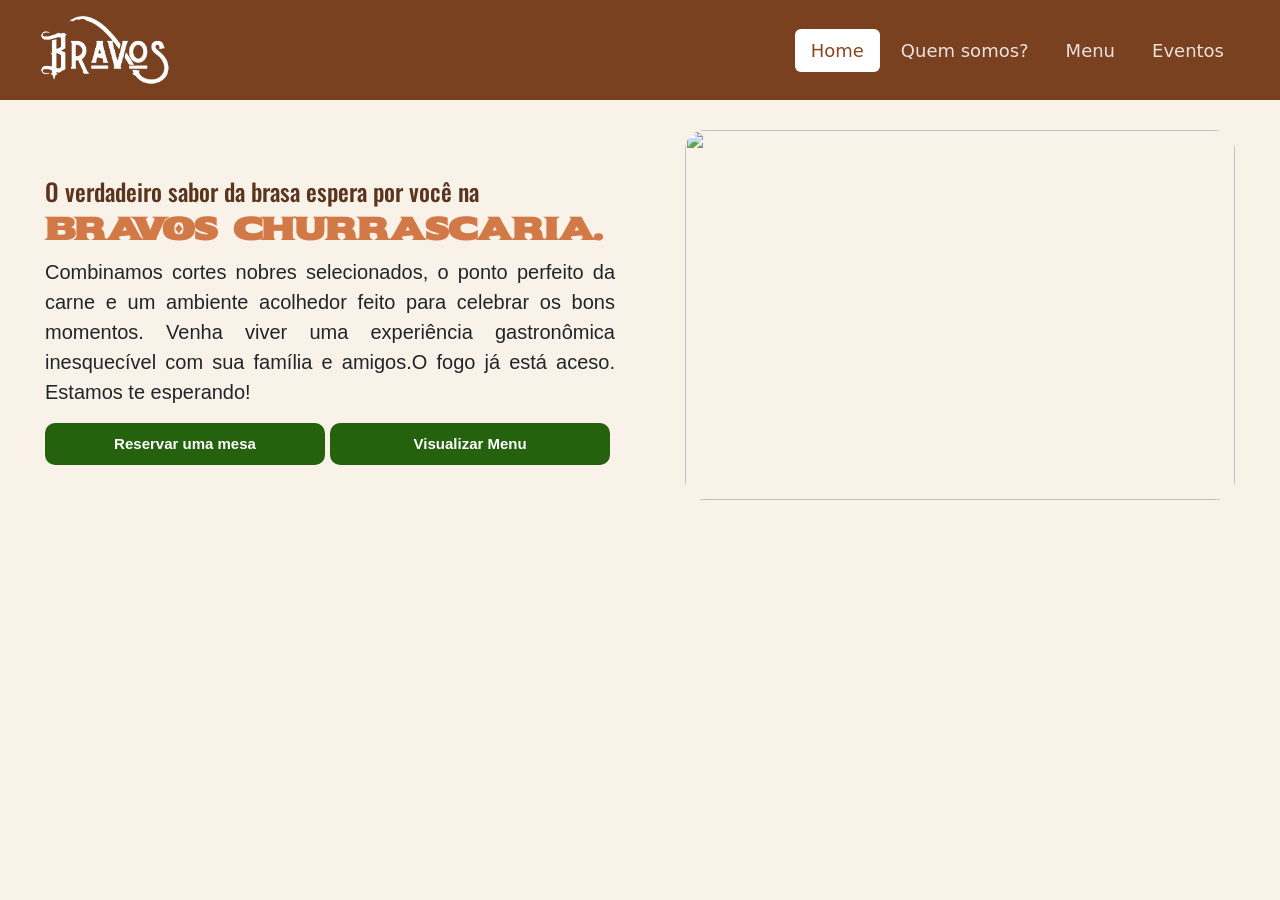
==== TrabalhoFinal/index.html @ 19f2c4a3 "Add files via upload" ====
<!DOCTYPE html>
<html lang="pt-br">

<head>
    <meta charset="UTF-8">
    <meta name="viewport" content="width=device-width, initial-scale=1.0">
    <title>Trabalho Final</title>

    <link href="https://cdn.jsdelivr.net/npm/bootstrap@5.3.8/dist/css/bootstrap.min.css" rel="stylesheet"
        integrity="sha384-sRIl4kxILFvY47J16cr9ZwB07vP4J8+LH7qKQnuqkuIAvNWLzeN8tE5YBujZqJLB" crossorigin="anonymous">

    <link rel="stylesheet" type="text/css" href="style.css">
</head>

<body>
    <header>

        <a id="logo">
            <img src="Imagens/Logo bB.png">
        </a>

        <nav id="navegacao">
            <ul class="nav nav-pills">
                <li class="nav-item">
                    <a class="nav-link active" aria-current="page" href="#">Home</a>
                </li>
                <li class="nav-item">
                    <a class="nav-link" href="#">Quem somos?</a>
                </li>
                <li class="nav-item">
                    <a class="nav-link" href="#">Menu</a>
                </li>
                <li class="nav-item">
                    <a class="nav-link" href="#">Eventos</a>
                </li>
            </ul>
        </nav>

    </header>

    <main>
        <section>
            <div id="foto">
                <img src="https://vipzinho.com.br/wp-content/uploads/2025/02/churrasco-tendall-grill.jpeg">
            </div>

                <div class="texto">
                    <h4 id="destaque">O verdadeiro sabor da brasa espera por você na <strong id="nomeDestaque"><br>Bravos Churrascaria.</strong></h4>
                    <p>Combinamos cortes nobres selecionados, o ponto perfeito da carne e um ambiente acolhedor feito
                        para celebrar os bons momentos. Venha viver uma experiência gastronômica inesquecível com sua
                        família e amigos.O fogo já está aceso. Estamos te esperando!
                    </p>
                </div>

                <button id="reserva">Reservar uma mesa</button>
                <button id="visualizarMenu">Visualizar Menu</button>

        </section>
    </main>
</body>

</html>
---- TrabalhoFinal/style.css ----
/* Fontes */
@import url('https://fonts.googleapis.com/css2?family=Oswald:wght@200..700&family=Sekuya&display=swap');
@import url('https://fonts.googleapis.com/css2?family=Sekuya&display=swap');


/* Header e barra de navegação - feita com auxilio de IA */
header {
    display: flex;
    justify-content: space-between;
    align-items: center;
    padding: 15px 40px;
    background: #7a4120;
}

#logo {
    display: flex;
}

#logo img {
    height: 70px;
    width: auto;
}

#navegacao {
    font-size: 18px;
    font-weight: 500;
}

#navegacao .nav-link {
    color: rgba(255, 255, 255, 0.85);
    transition: all 0.2s ease-in-out;
    margin-left: 5px;
}

#navegacao .nav-link:hover:not(.disabled) {
    color: #ffffff;
    background-color: rgba(255, 255, 255, 0.15);
}

#navegacao .nav-pills .nav-link.active {
    color: #8A4721 !important;
    background-color: #ffffff !important;
}

#navegacao .nav-link.disabled {
    color: rgba(255, 255, 255, 0.35) !important;
}

/* Final Header e barra de navegação - feita com auxilio de IA */


/* Começo corpo da página Index (Home) */
body{
    background-color: #f7eee2bf;
}

section {
    margin: 30px 45px;
}

#foto {
    float: right;
}

#foto img {
    width: 550px;
    height: 370px;
    object-fit: cover;
    border-radius: 20px;
    transition: transform 0.5s cubic-bezier(0.175, 0.885, 0.32, 1.275);
}

#foto img:hover {
    transform: scale(1.05) rotate(2deg);
}

.texto {
    font-family: "Elms Sans", sans-serif;
    width: 570px;
    text-align: justify;
    font-size: 20px;
    float: left;
    margin-top: 42px;
}

#destaque{
    font-family: "Oswald", system-ui;
    font-size: 24px;
    color:#5b341d
}

#nomeDestaque{ 
    font-family: "Sekuya", system-ui;
    font-size: 32px;
    color:#d27a47
}

button {
    flex: 1;
    padding: 10px;
    border: 1px rgb(112, 80, 52);
    border-radius: 10px;
    cursor: pointer;
    font-size: 15px;
    transition: .3s;
}

#reserva {
    background-color: #24620e;
    width: 280px;
    font-family: Verdana, Geneva, Tahoma, sans-serif;
    font-weight: bold;
    color: #ffffff;
}

#reserva:hover {
    background: #3ea619;
    border: 1px #164505;
    transform: scale(1.01);
}

#visualizarMenu {
    background-color: #24620e;
    width: 280px;
    font-family: Verdana, Geneva, Tahoma, sans-serif;
    font-weight: bold;
    color: #ffffff;
}

#visualizarMenu:hover {
    background: #3ea619;
    border: 1px #164505;
    transform: scale(1.01);
}
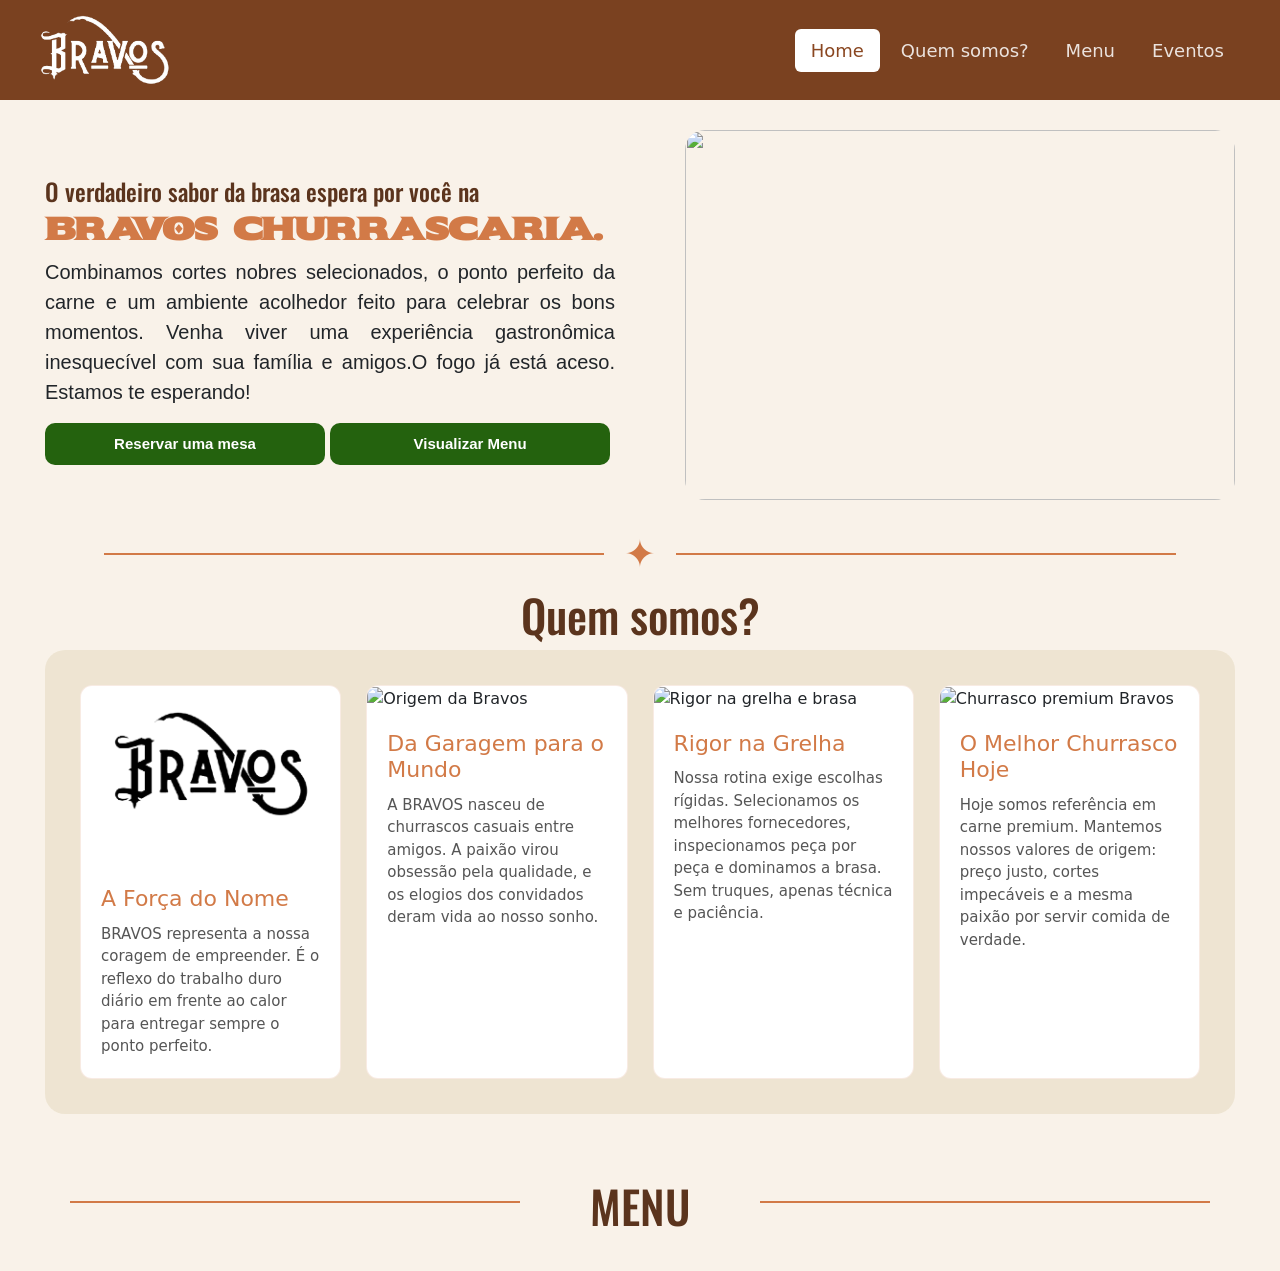
==== commit 66b31062: "Add files via upload" ====
--- a/TrabalhoFinal/index.html
+++ b/TrabalhoFinal/index.html
@@ -25,7 +25,7 @@
                     <a class="nav-link active" aria-current="page" href="#">Home</a>
                 </li>
                 <li class="nav-item">
-                    <a class="nav-link" href="#">Quem somos?</a>
+                    <a class="nav-link" href="#quem-somos">Quem somos?</a>
                 </li>
                 <li class="nav-item">
                     <a class="nav-link" href="#">Menu</a>
@@ -44,17 +44,98 @@
                 <img src="https://vipzinho.com.br/wp-content/uploads/2025/02/churrasco-tendall-grill.jpeg">
             </div>
 
-                <div class="texto">
-                    <h4 id="destaque">O verdadeiro sabor da brasa espera por você na <strong id="nomeDestaque"><br>Bravos Churrascaria.</strong></h4>
-                    <p>Combinamos cortes nobres selecionados, o ponto perfeito da carne e um ambiente acolhedor feito
-                        para celebrar os bons momentos. Venha viver uma experiência gastronômica inesquecível com sua
-                        família e amigos.O fogo já está aceso. Estamos te esperando!
-                    </p>
+            <div id="textoIntro">
+                <h4 id="destaque">O verdadeiro sabor da brasa espera por você na <strong id="nomeDestaque"><br>Bravos
+                        Churrascaria.</strong></h4>
+                <p>Combinamos cortes nobres selecionados, o ponto perfeito da carne e um ambiente acolhedor feito
+                    para celebrar os bons momentos. Venha viver uma experiência gastronômica inesquecível com sua
+                    família e amigos.O fogo já está aceso. Estamos te esperando!
+                </p>
+            </div>
+
+            <button id="reserva">Reservar uma mesa</button>
+            <button id="visualizarMenu">Visualizar Menu</button>
+
+        </section>
+
+        <!-- Segunda Seção -->
+        <section>
+            <div id="LinhasID">
+                <div class="linha-decorativa"></div>
+                <div id="Star">✦</div>
+                <div class="linha-decorativa"></div>
+            </div>
+
+            <div id="text">
+                <h1 id="quem-somos">Quem somos?</h1>
+            </div>
+
+        <!-- CARDS -->
+            <div class="cards-historia-container">
+
+                <div class="card-historia-item">
+                    <div class="card-historia-imagem">
+                        <img src="Imagens/Logo P.png" alt="Ponto perfeito da carne">
+                    </div>
+                    <div class="card-historia-texto">
+                        <h2>A Força do Nome</h2>
+                        <p>BRAVOS representa a nossa coragem de empreender. É o reflexo do trabalho duro diário em
+                            frente ao calor para entregar sempre o ponto perfeito.</p>
+                    </div>
                 </div>
 
-                <button id="reserva">Reservar uma mesa</button>
-                <button id="visualizarMenu">Visualizar Menu</button>
+                <div class="card-historia-item">
+                    <div class="card-historia-imagem">
+                        <img src="https://encrypted-tbn0.gstatic.com/images?q=tbn:ANd9GcSW1y4ulQHNL_nnLui9a4QdaDKVwRLupbjK3LQA6ehvKi2m5lMaDqEnJQg&s=10"
+                            alt="Origem da Bravos">
+                    </div>
+                    <div class="card-historia-texto">
+                        <h2>Da Garagem para o Mundo</h2>
+                        <p>A BRAVOS nasceu de churrascos casuais entre amigos. A paixão virou obsessão pela qualidade, e
+                            os elogios dos convidados deram vida ao nosso sonho.</p>
+                    </div>
+                </div>
 
+                <div class="card-historia-item">
+                    <div class="card-historia-imagem">
+                        <img src="https://s3.amazonaws.com/assets.jaweb/torresgrill/imgConteudo/mobile/grelha_ou_espeto_qual_a_melhor_opcao_para_o_churrasco_44552_1_pt.jpg"
+                            alt="Rigor na grelha e brasa">
+                    </div>
+                    <div class="card-historia-texto">
+                        <h2>Rigor na Grelha</h2>
+                        <p>Nossa rotina exige escolhas rígidas. Selecionamos os melhores fornecedores, inspecionamos
+                            peça por peça e dominamos a brasa. Sem truques, apenas técnica e paciência.</p>
+                    </div>
+                </div>
+
+                <div class="card-historia-item">
+                    <div class="card-historia-imagem">
+                        <img src="https://www.tribunapr.com.br/wp-content/uploads/2022/09/02162602/shutterstock_1838228284-970x550.jpg"
+                            alt="Churrasco premium Bravos">
+                    </div>
+                    <div class="card-historia-texto">
+                        <h2>O Melhor Churrasco Hoje</h2>
+                        <p>Hoje somos referência em carne premium. Mantemos nossos valores de origem: preço justo,
+                            cortes impecáveis e a mesma paixão por servir comida de verdade.</p>
+                    </div>
+                </div>
+
+            </div>
+        </section>
+
+        <!-- Terceira Seção -->
+        <section>
+            <div id="LinhasID-menu">
+                <div class="linha-decorativa-menu"></div>
+                <div id="text-menu">
+                    <h1>MENU</h1>
+                </div>
+                <div class="linha-decorativa-menu"></div>
+            </div>
+
+            <div id="Menu">
+                
+            </div>
         </section>
     </main>
 </body>
--- a/TrabalhoFinal/style.css
+++ b/TrabalhoFinal/style.css
@@ -1,6 +1,10 @@
-/* Fontes */
+/* Fontes e Imagens */
 @import url('https://fonts.googleapis.com/css2?family=Oswald:wght@200..700&family=Sekuya&display=swap');
 @import url('https://fonts.googleapis.com/css2?family=Sekuya&display=swap');
+
+html {
+    scroll-behavior: smooth;
+}
 
 
 /* Header e barra de navegação - feita com auxilio de IA */
@@ -50,7 +54,8 @@
 
 
 /* Começo corpo da página Index (Home) */
-body{
+/* Primeira Seção */
+body {
     background-color: #f7eee2bf;
 }
 
@@ -74,7 +79,7 @@
     transform: scale(1.05) rotate(2deg);
 }
 
-.texto {
+#textoIntro {
     font-family: "Elms Sans", sans-serif;
     width: 570px;
     text-align: justify;
@@ -83,16 +88,16 @@
     margin-top: 42px;
 }
 
-#destaque{
+#destaque {
     font-family: "Oswald", system-ui;
     font-size: 24px;
-    color:#5b341d
-}
-
-#nomeDestaque{ 
+    color: #5b341d
+}
+
+#nomeDestaque {
     font-family: "Sekuya", system-ui;
     font-size: 32px;
-    color:#d27a47
+    color: #d27a47
 }
 
 button {
@@ -131,4 +136,135 @@
     background: #3ea619;
     border: 1px #164505;
     transform: scale(1.01);
-}+}
+
+/* Fim da Primeira Seção */
+
+
+/* Segunda Seção */
+#LinhasID {
+    display: flex;
+    justify-content: center;
+    align-items: center;
+    max-width: 1200px;
+    width: 100%;
+    margin-top: 70px;
+}
+
+.linha-decorativa {
+    width: 500px;
+    height: 2px;
+    background-color: #d27a47;
+}
+
+#Star {
+    color: #d27a47;
+    font-size: 38px;
+    padding: 0 20px;
+    line-height: 1;
+}
+
+#text {
+    margin-top: 15px;
+    font-family: "Oswald", system-ui;
+    color: #5b341d;
+    text-align: center;
+}
+
+#text h1 {
+    font-size: 45px;
+}
+
+.cards-historia-container { 
+    max-width: 1200px;
+    background-color: rgba(235, 225, 204, 0.804); 
+    border-radius: 20px; 
+    padding: 35px; 
+    box-sizing: border-box; 
+    
+    display: grid;
+    grid-template-columns: repeat(auto-fit, minmax(240px, 1fr));
+    gap: 25px;
+} 
+
+.card-historia-item { 
+    background-color: #ffffff;
+    border-radius: 12px;
+    overflow: hidden;
+    border: solid 1px rgba(210, 122, 71, 0.15);
+    display: flex;
+    flex-direction: column;
+    
+    transition: transform 0.3s ease, box-shadow 0.3s ease, outline 0.3s ease; 
+} 
+
+.card-historia-item:hover { 
+    transform: translateY(-8px);
+    box-shadow: 0 12px 24px rgba(210, 122, 71, 0.25); 
+    outline: 2px solid #d27a47; 
+    outline-offset: 4px; 
+} 
+
+.card-historia-imagem img { 
+    width: 100%; 
+    height: 180px; 
+    object-fit: cover; 
+} 
+
+.card-historia-texto { 
+    padding: 20px; 
+    display: flex;
+    flex-direction: column;
+    gap: 10px;
+} 
+
+.card-historia-texto h2 { 
+    color: #d27a47; 
+    font-size: 22px; 
+    margin: 0; 
+} 
+
+.card-historia-texto p { 
+    font-size: 15px; 
+    line-height: 1.5; 
+    color: #555; 
+    margin: 0; 
+}
+/* Fim da Segunda Seção */
+
+/* Terceira Seção */
+#LinhasID-menu {
+    display: flex;
+    justify-content: space-around;
+    align-items: center;
+    max-width: 1200px;
+    width: 100%;
+    margin-top: 50px;
+}
+
+.linha-decorativa-menu {
+    width: 450px;
+    height: 2px;
+    background-color: #d27a47;
+}
+
+#text-menu {
+    margin-top: 15px;
+    font-family: "Oswald", system-ui;
+    color: #5b341d;
+    text-align: center;
+    
+    padding: 0 20px;
+    line-height: 1;
+}
+
+#text-menu h1 {
+    font-size: 45px;
+}
+
+#Menu{
+    background-color: #ffffff;
+    border-radius: 20px;
+}
+
+/* Fim da Terceira Seção */
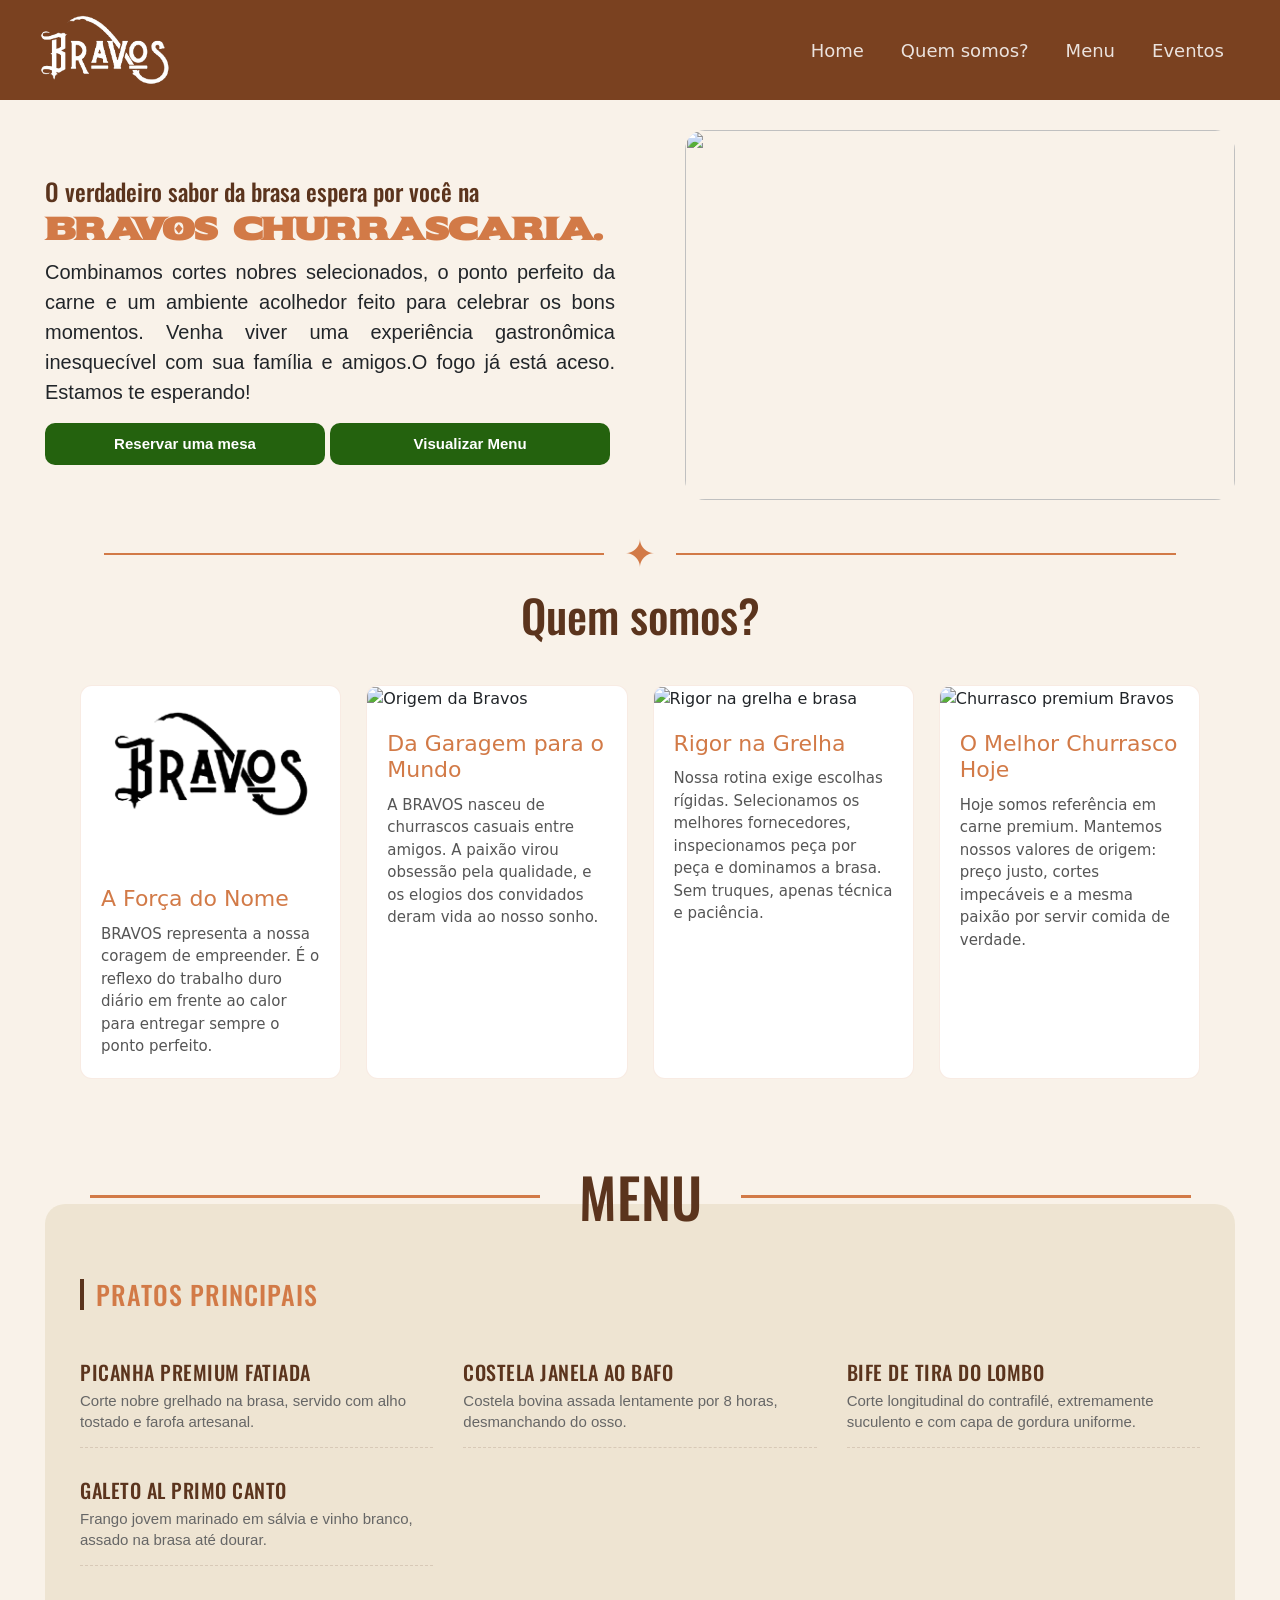
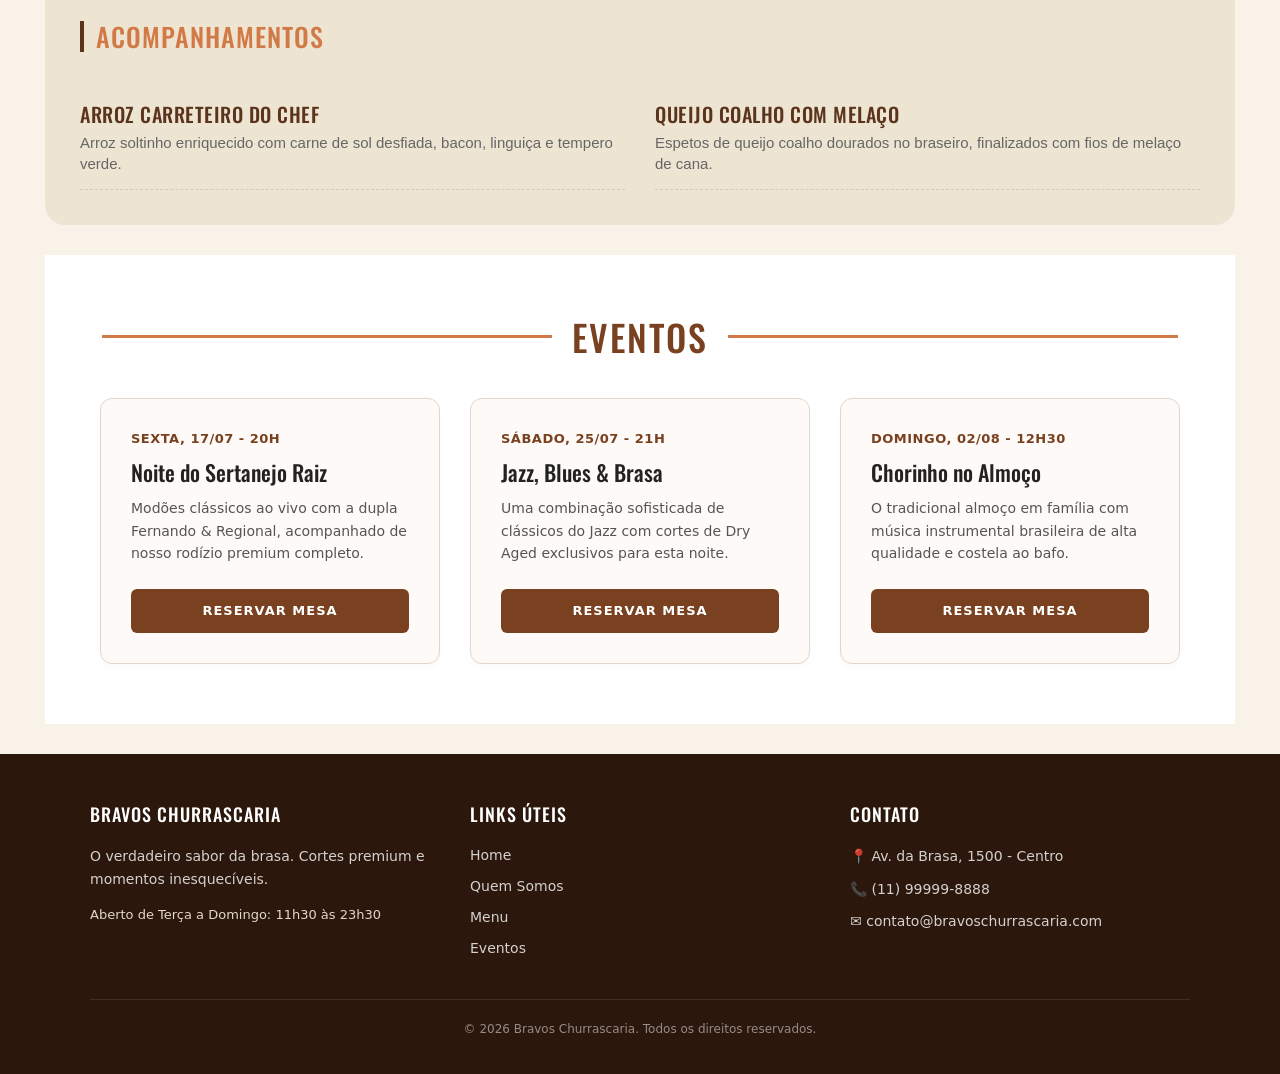
==== commit 8e227791: "10/07/2026 Vinicius 10/07/2026 Vinicius entrega site para Breno, fazer o resto dele em casa nas próx" ====
--- a/TrabalhoFinal/index.html
+++ b/TrabalhoFinal/index.html
@@ -22,16 +22,16 @@
         <nav id="navegacao">
             <ul class="nav nav-pills">
                 <li class="nav-item">
-                    <a class="nav-link active" aria-current="page" href="#">Home</a>
+                    <a class="nav-link" aria-current="page" href="#">Home</a>
                 </li>
                 <li class="nav-item">
                     <a class="nav-link" href="#quem-somos">Quem somos?</a>
                 </li>
                 <li class="nav-item">
-                    <a class="nav-link" href="#">Menu</a>
-                </li>
-                <li class="nav-item">
-                    <a class="nav-link" href="#">Eventos</a>
+                    <a class="nav-link" href="#Menu">Menu</a>
+                </li>
+                <li class="nav-item">
+                    <a class="nav-link" href="#Eventos">Eventos</a>
                 </li>
             </ul>
         </nav>
@@ -70,7 +70,7 @@
                 <h1 id="quem-somos">Quem somos?</h1>
             </div>
 
-        <!-- CARDS -->
+            <!-- CARDS -->
             <div class="cards-historia-container">
 
                 <div class="card-historia-item">
@@ -123,21 +123,136 @@
             </div>
         </section>
 
+
+
         <!-- Terceira Seção -->
-        <section>
-            <div id="LinhasID-menu">
-                <div class="linha-decorativa-menu"></div>
-                <div id="text-menu">
-                    <h1>MENU</h1>
-                </div>
-                <div class="linha-decorativa-menu"></div>
-            </div>
-
-            <div id="Menu">
-                
+        <section id="Menu">
+            <div id="fundo-menu">
+
+                <div id="LinhasID-menu">
+                    <div class="linha-decorativa-menu"></div>
+                    <h1 id="title-menu">MENU</h1>
+                    <div class="linha-decorativa-menu"></div>
+                </div>
+
+                <h2 class="categoria-titulo">Pratos Principais</h2>
+                <div class="texto-menu">
+                    <div class="item-cardapio">
+                        <h3>Picanha Premium Fatiada</h3>
+                        <p>Corte nobre grelhado na brasa, servido com alho tostado e farofa artesanal.</p>
+                    </div>
+                    <div class="item-cardapio">
+                        <h3>Costela Janela ao Bafo</h3>
+                        <p>Costela bovina assada lentamente por 8 horas, desmanchando do osso.</p>
+                    </div>
+                    <div class="item-cardapio">
+                        <h3>Bife de Tira do Lombo</h3>
+                        <p>Corte longitudinal do contrafilé, extremamente suculento e com capa de gordura uniforme.</p>
+                    </div>
+                    <div class="item-cardapio">
+                        <h3>Galeto Al Primo Canto</h3>
+                        <p>Frango jovem marinado em sálvia e vinho branco, assado na brasa até dourar.</p>
+                    </div>
+                </div>
+
+                <h2 class="categoria-titulo">Acompanhamentos</h2>
+                <div class="texto-menu">
+                    <div class="item-cardapio">
+                        <h3>Arroz Carreteiro do Chef</h3>
+                        <p>Arroz soltinho enriquecido com carne de sol desfiada, bacon, linguiça e tempero verde.</p>
+                    </div>
+                    <div class="item-cardapio">
+                        <h3>Queijo Coalho com Melaço</h3>
+                        <p>Espetos de queijo coalho dourados no braseiro, finalizados com fios de melaço de cana.</p>
+                    </div>
+                </div>
+
+            </div>
+        </section>
+
+
+        <!-- Quarta Seção -->
+        <section id="Eventos">
+            <div id="fundo-eventos">
+
+                <div id="LinhasID-eventos">
+                    <div class="linha-decorativa-menu"></div>
+                    <h1 id="title-eventos">EVENTOS</h1>
+                    <div class="linha-decorativa-menu"></div>
+                </div>
+
+                <div class="texto-eventos">
+
+                    <div class="item-evento">
+                        <span class="data-evento">Sexta, 17/07 - 20h</span>
+                        <h3>Noite do Sertanejo Raiz</h3>
+                        <p>Modões clássicos ao vivo com a dupla Fernando & Regional, acompanhado de nosso rodízio
+                            premium completo.</p>
+                        <button class="botao-evento">Reservar Mesa</button>
+                    </div>
+
+                    <div class="item-evento">
+                        <span class="data-evento">Sábado, 25/07 - 21h</span>
+                        <h3>Jazz, Blues & Brasa</h3>
+                        <p>Uma combinação sofisticada de clássicos do Jazz com cortes de Dry Aged exclusivos para esta
+                            noite.</p>
+                        <button class="botao-evento">Reservar Mesa</button>
+                    </div>
+
+                    <div class="item-evento">
+                        <span class="data-evento">Domingo, 02/08 - 12h30</span>
+                        <h3>Chorinho no Almoço</h3>
+                        <p>O tradicional almoço em família com música instrumental brasileira de alta qualidade e
+                            costela ao bafo.</p>
+                        <button class="botao-evento">Reservar Mesa</button>
+                    </div>
+
+                </div>
+
             </div>
         </section>
     </main>
+
+    <footer id="rodape">
+        <div class="fundo-rodape">
+
+            <div class="conteiner-rodape">
+
+                <div class="coluna-rodape">
+                    <h3>Bravos Churrascaria</h3>
+                    <p>O verdadeiro sabor da brasa. Cortes premium e momentos inesquecíveis.</p>
+                    <span class="horario-rodape">Aberto de Terça a Domingo: 11h30 às 23h30</span>
+                </div>
+
+                <!-- Links -->
+                <div class="coluna-rodape">
+                    <h3>Links Úteis</h3>
+                    <ul class="links-rodape">
+                        <li><a href="#">Home</a></li>
+                        <li><a href="#quem-somos">Quem Somos</a></li>
+                        <li><a href="#Menu">Menu</a></li>
+                        <li><a href="#Eventos">Eventos</a></li>
+                    </ul>
+                </div>
+
+                <!-- Contato -->
+                <div class="coluna-rodape">
+                    <h3>Contato</h3>
+                    <p>📍 Av. da Brasa, 1500 - Centro</p>
+                    <p>📞 (11) 99999-8888</p>
+                    <p>✉️ contato@bravoschurrascaria.com</p>
+                </div>
+
+            </div>
+
+            <!-- Linha inferior de direitos autorais -->
+            <div class="direitos-rodape">
+                <p>© 2026 Bravos Churrascaria. Todos os direitos reservados.</p>
+            </div>
+
+        </div>
+    </footer>
+
 </body>
 
 </html>
--- a/TrabalhoFinal/style.css
+++ b/TrabalhoFinal/style.css
@@ -6,7 +6,7 @@
     scroll-behavior: smooth;
 }
 
-
+/* AUXILIO DE IA PARA TRANSIÇÕES */
 /* Header e barra de navegação - feita com auxilio de IA */
 header {
     display: flex;
@@ -175,96 +175,346 @@
     font-size: 45px;
 }
 
-.cards-historia-container { 
+.cards-historia-container {
     max-width: 1200px;
-    background-color: rgba(235, 225, 204, 0.804); 
-    border-radius: 20px; 
-    padding: 35px; 
-    box-sizing: border-box; 
-    
+    border-radius: 20px;
+    padding: 35px;
+    box-sizing: border-box;
+
     display: grid;
     grid-template-columns: repeat(auto-fit, minmax(240px, 1fr));
     gap: 25px;
-} 
-
-.card-historia-item { 
+}
+
+.card-historia-item {
     background-color: #ffffff;
     border-radius: 12px;
     overflow: hidden;
     border: solid 1px rgba(210, 122, 71, 0.15);
     display: flex;
     flex-direction: column;
-    
-    transition: transform 0.3s ease, box-shadow 0.3s ease, outline 0.3s ease; 
-} 
-
-.card-historia-item:hover { 
+
+    transition: transform 0.3s ease, box-shadow 0.3s ease, outline 0.3s ease;
+}
+
+.card-historia-item:hover {
     transform: translateY(-8px);
-    box-shadow: 0 12px 24px rgba(210, 122, 71, 0.25); 
-    outline: 2px solid #d27a47; 
-    outline-offset: 4px; 
-} 
-
-.card-historia-imagem img { 
-    width: 100%; 
-    height: 180px; 
-    object-fit: cover; 
-} 
-
-.card-historia-texto { 
-    padding: 20px; 
+    box-shadow: 0 12px 24px rgba(210, 122, 71, 0.25);
+    outline: 2px solid #d27a47;
+    outline-offset: 4px;
+}
+
+.card-historia-imagem img {
+    width: 100%;
+    height: 180px;
+    object-fit: cover;
+}
+
+.card-historia-texto {
+    padding: 20px;
     display: flex;
     flex-direction: column;
     gap: 10px;
-} 
-
-.card-historia-texto h2 { 
-    color: #d27a47; 
-    font-size: 22px; 
-    margin: 0; 
-} 
-
-.card-historia-texto p { 
-    font-size: 15px; 
-    line-height: 1.5; 
-    color: #555; 
-    margin: 0; 
-}
+}
+
+.card-historia-texto h2 {
+    color: #d27a47;
+    font-size: 22px;
+    margin: 0;
+}
+
+.card-historia-texto p {
+    font-size: 15px;
+    line-height: 1.5;
+    color: #555;
+    margin: 0;
+}
+
 /* Fim da Segunda Seção */
 
+
+
 /* Terceira Seção */
+#Menu {
+    display: flex;
+    justify-content: center;
+    
+    animation: aparecerSuave linear both;
+    animation-timeline: view();
+    animation-range: entry 10% cover 40%;
+}
+
+#fundo-menu {
+    margin-top: 60px;
+    max-width: 1200px;
+    width: 100%;
+    background-color: rgba(235, 225, 204, 0.804);
+    border-radius: 20px;
+    padding: 15px 35px 35px 35px;
+    box-sizing: border-box;
+    display: flex;
+    flex-direction: column; 
+    gap: 25px;
+}
+
 #LinhasID-menu {
     display: flex;
     justify-content: space-around;
     align-items: center;
-    max-width: 1200px;
     width: 100%;
-    margin-top: 50px;
+    margin-top: -50px; 
+    position: relative;
+    z-index: 10; 
 }
 
 .linha-decorativa-menu {
     width: 450px;
-    height: 2px;
+    height: 3px;
     background-color: #d27a47;
 }
 
-#text-menu {
-    margin-top: 15px;
+#title-menu {
     font-family: "Oswald", system-ui;
     color: #5b341d;
-    text-align: center;
-    
+    font-size: 55px;
+    margin: 0;
     padding: 0 20px;
     line-height: 1;
 }
 
-#text-menu h1 {
-    font-size: 45px;
-}
-
-#Menu{
-    background-color: #ffffff;
-    border-radius: 20px;
-}
-
-/* Fim da Terceira Seção */+.categoria-titulo {
+    font-family: "Oswald", system-ui;
+    color: #d27a47;
+    font-size: 26px;
+    text-transform: uppercase;
+    letter-spacing: 1px;
+    margin-top: 30px;
+    margin-bottom: 5px;
+    border-left: 4px solid #5b341d;
+    padding-left: 12px;
+}
+
+.texto-menu {
+    margin-top: 20px;
+    display: grid;
+    grid-template-columns: repeat(auto-fit, minmax(350px, 1fr));
+    gap: 30px; 
+}
+
+.item-cardapio {
+    display: flex;
+    flex-direction: column;
+    gap: 6px;
+    border-bottom: 1px dashed rgba(91, 52, 29, 0.15);
+    padding-bottom: 15px;
+}
+
+.item-cardapio h3 {
+    font-family: "Oswald", system-ui;
+    color: #5b341d;
+    font-size: 20px;
+    margin: 0;
+    text-transform: uppercase;
+    letter-spacing: 0.5px;
+}
+
+.item-cardapio p {
+    font-family: sans-serif;
+    color: #666;
+    font-size: 15px;
+    line-height: 1.4;
+    margin: 0;
+}
+
+@keyframes aparecerSuave {
+    from {
+        opacity: 0;
+        transform: translateY(30px);
+    }
+    to {
+        opacity: 1;
+        transform: translateY(0);
+    }
+}
+/* Fim da Terceira Seção */
+
+
+
+/* Início da Quarta Seção */
+
+#Eventos {
+    padding: 60px 20px;
+    background-color: #ffffff; /* Fundo claro para dar um contraste limpo com o menu */
+}
+
+#fundo-eventos { /* Alinhamento centralizado */
+    max-width: 1100px;
+    margin: 0 auto;
+}
+
+#LinhasID-eventos {
+    display: flex;
+    justify-content: center;
+    align-items: center;
+    gap: 20px;
+    margin-bottom: 40px;
+}
+
+#title-eventos {
+    font-family: 'Oswald', sans-serif;
+    font-size: 36px;
+    color: #7a4120;
+    text-align: center;
+    letter-spacing: 2px;
+    margin: 0;
+}
+
+.texto-eventos {
+    display: flex;
+    flex-wrap: wrap;
+    gap: 30px;
+    justify-content: center;
+}
+
+.item-evento {
+    background-color: #fdfaf7; /* Off-white suave puxado para o tom amadeirado */
+    border: 1px solid #e2d6cd;
+    border-radius: 12px;
+    padding: 30px;
+    flex: 1;
+    min-width: 280px; /* Garante que fique responsivo em telas menores */
+    max-width: 340px;
+    display: flex;
+    flex-direction: column;
+    box-shadow: 0 4px 6px rgba(0, 0, 0, 0.02);
+    transition: transform 0.3s ease, box-shadow 0.3s ease;
+}
+
+.item-evento:hover {
+    transform: translateY(-5px);
+    box-shadow: 0 10px 20px rgba(122, 65, 32, 0.1);
+}
+
+.data-evento {
+    color: #7a4120;
+    font-size: 13px;
+    font-weight: bold;
+    text-transform: uppercase;
+    letter-spacing: 0.5px;
+    margin-bottom: 10px;
+    display: block;
+}
+
+.item-evento h3 {
+    font-family: 'Oswald', sans-serif;
+    font-size: 22px;
+    color: #222222;
+    margin-bottom: 12px;
+}
+
+.item-evento p {
+    font-size: 14px;
+    color: #555555;
+    line-height: 1.6;
+    margin-bottom: 25px;
+    flex-grow: 1;
+}
+
+.botao-evento {
+    background-color: #7a4120;
+    color: #ffffff;
+    border: none;
+    padding: 12px 20px;
+    font-size: 13px;
+    font-weight: bold;
+    text-transform: uppercase;
+    letter-spacing: 1px;
+    border-radius: 6px;
+    cursor: pointer;
+    transition: background-color 0.2s ease-in-out;
+    width: 100%;
+}
+
+.botao-evento:hover {
+    background-color: #5a2e14;
+}
+
+/* Fim da Quarta Seção */
+
+
+
+/* --- Estilização da Quinta Seção (Rodapé) --- */
+#rodape {
+    background-color: #2b170b;
+    color: rgba(255, 255, 255, 0.8);
+    padding: 50px 20px 20px 20px;
+    font-size: 14px;
+}
+
+.fundo-rodape {
+    max-width: 1100px;
+    margin: 0 auto;
+}
+
+.conteiner-rodape {
+    display: flex;
+    flex-wrap: wrap;
+    gap: 40px;
+    justify-content: space-between;
+    padding-bottom: 30px;
+    border-bottom: 1px solid rgba(255, 255, 255, 0.1);
+}
+
+.coluna-rodape {
+    flex: 1;
+    min-width: 250px;
+}
+
+.coluna-rodape h3 {
+    font-family: 'Oswald', sans-serif;
+    color: #ffffff;
+    font-size: 18px;
+    letter-spacing: 1px;
+    margin-bottom: 20px;
+    text-transform: uppercase;
+}
+
+.coluna-rodape p {
+    line-height: 1.6;
+    margin-bottom: 10px;
+}
+
+.horario-rodape {
+    display: block;
+    margin-top: 15px;
+    font-size: 13px;
+    color: #e2d6cd;
+}
+
+/* Links do Rodapé */
+.links-rodape {
+    list-style: none;
+    padding: 0;
+    margin: 0;
+}
+
+.links-rodape li {
+    margin-bottom: 10px;
+}
+
+.links-rodape a {
+    color: rgba(255, 255, 255, 0.8);
+    text-decoration: none;
+    transition: color 0.2s ease;
+}
+
+.links-rodape a:hover {
+    color: #e2d6cd;
+}
+
+.direitos-rodape {
+    text-align: center;
+    padding-top: 20px;
+    font-size: 12px;
+    color: rgba(255, 255, 255, 0.5);
+}
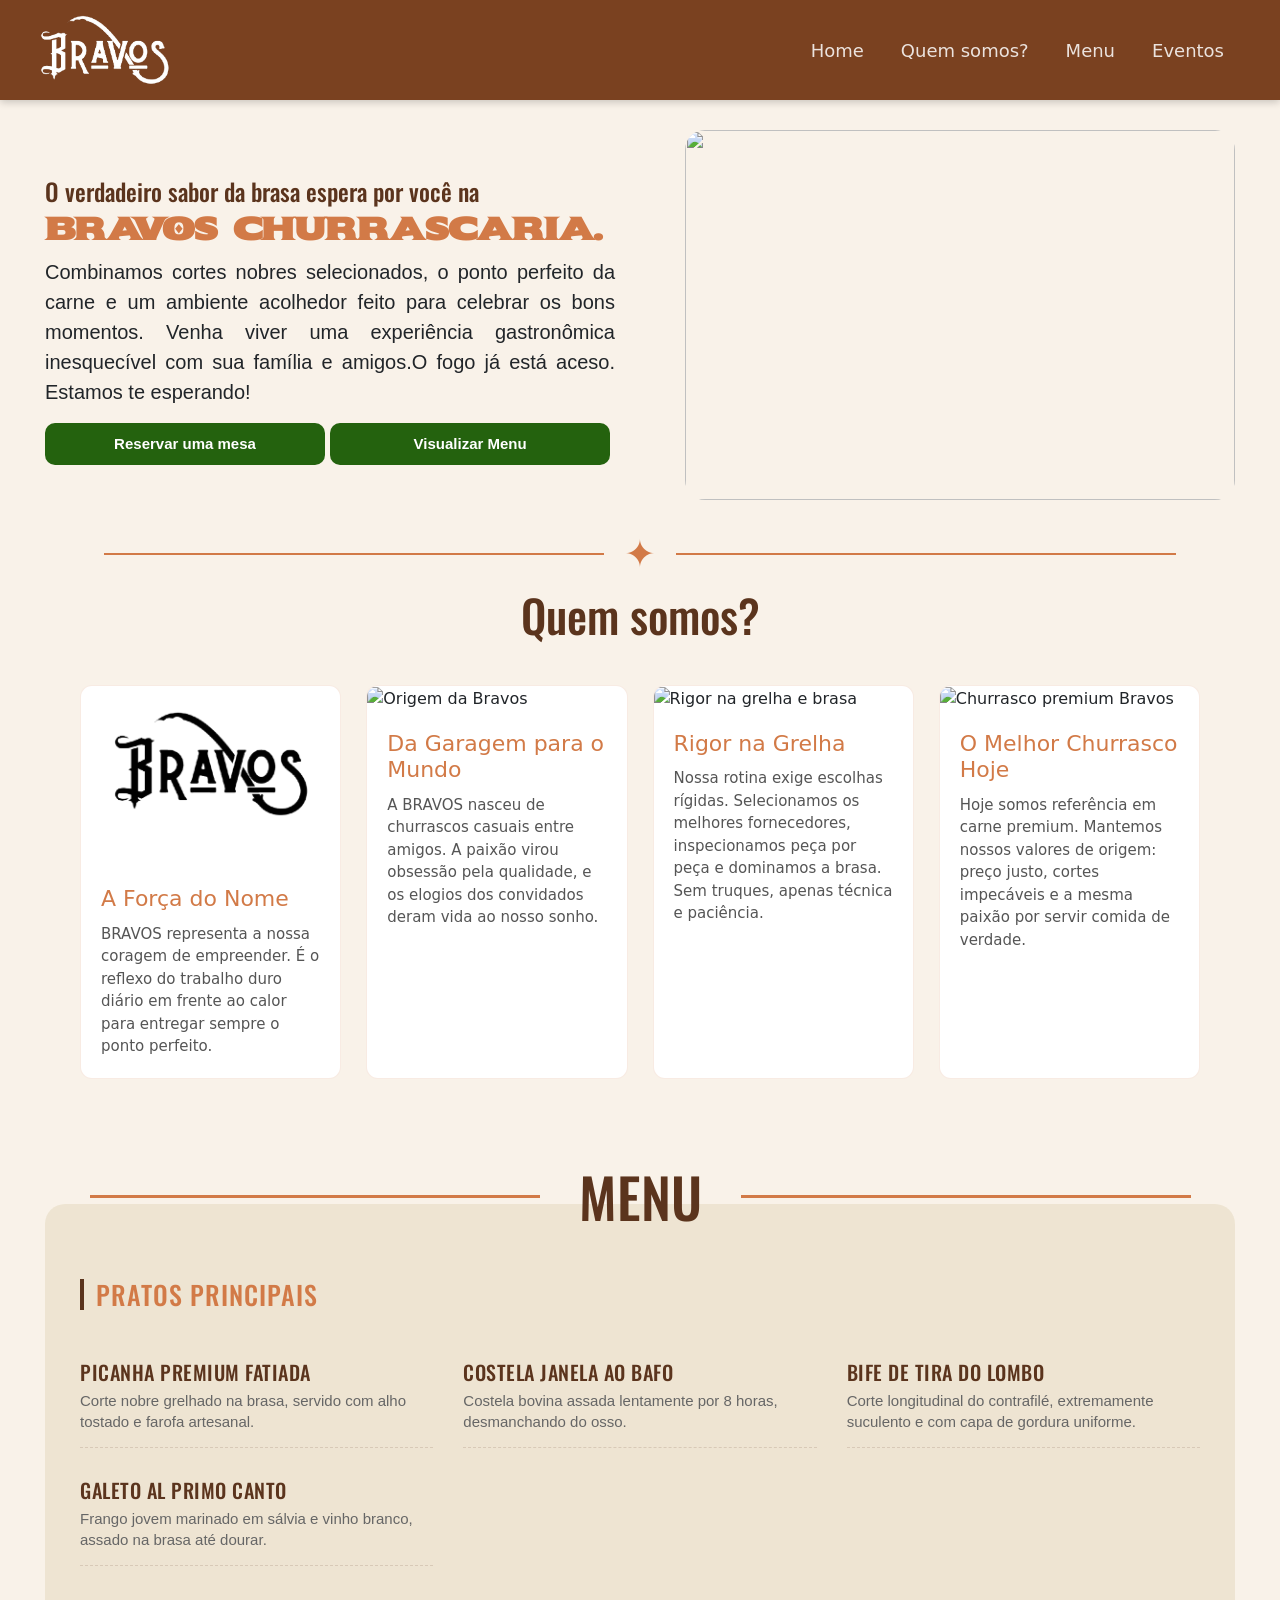
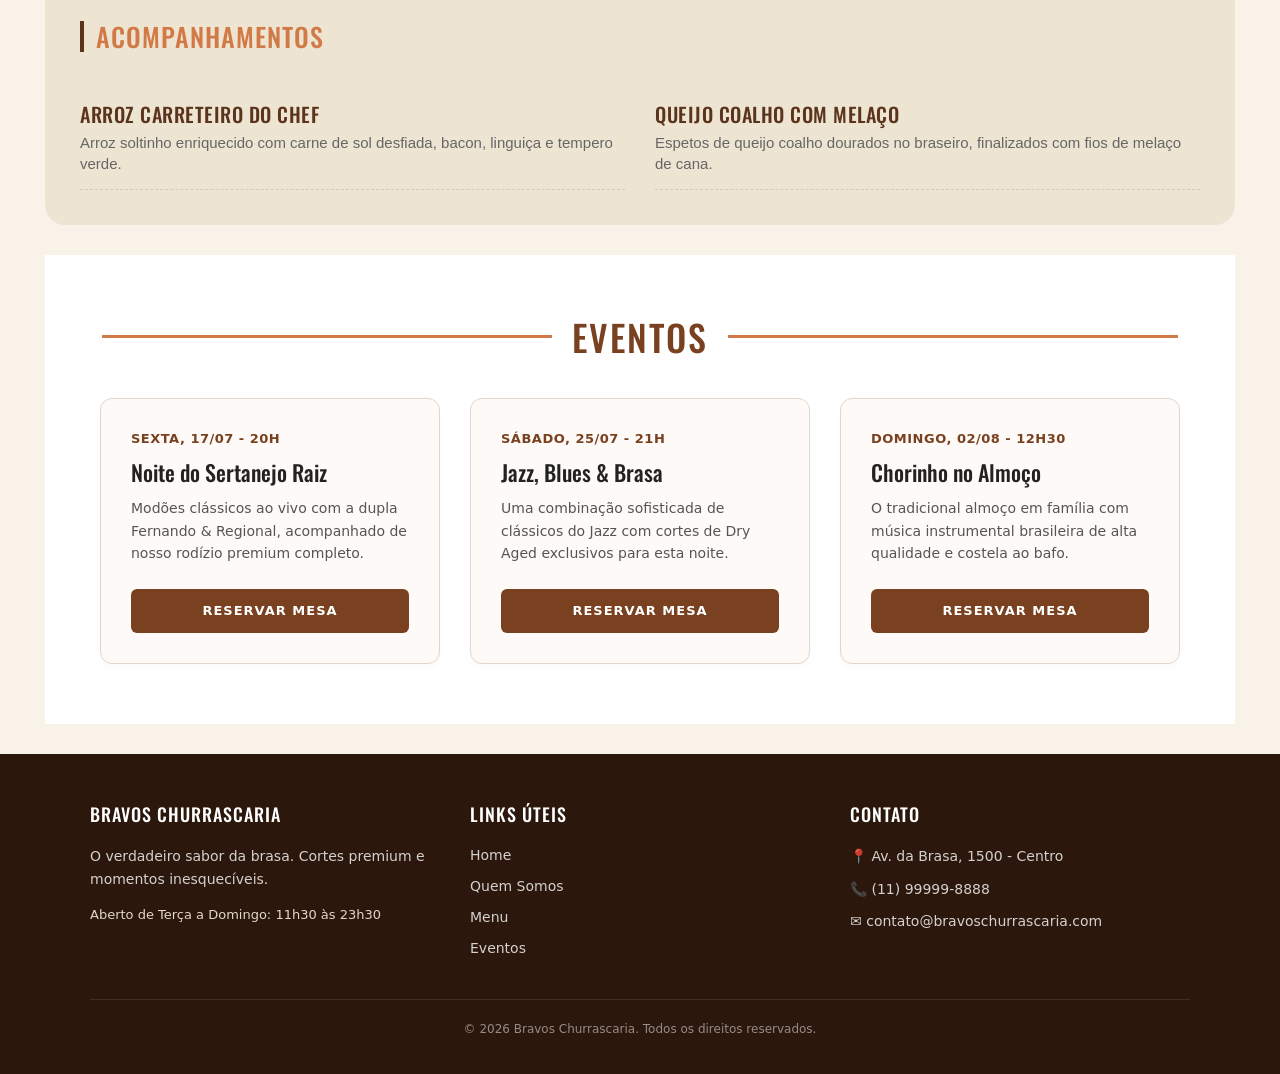
==== commit 2c3c995d: "link do js com html." ====
--- a/TrabalhoFinal/index.html
+++ b/TrabalhoFinal/index.html
@@ -252,7 +252,7 @@
 
         </div>
     </footer>
-
+<script src="script.js"></script>
 </body>
 
 </html>
--- a/TrabalhoFinal/style.css
+++ b/TrabalhoFinal/style.css
@@ -9,11 +9,18 @@
 /* AUXILIO DE IA PARA TRANSIÇÕES */
 /* Header e barra de navegação - feita com auxilio de IA */
 header {
+    position: sticky;
+    top: 0;
+    z-index: 9999;
+
     display: flex;
     justify-content: space-between;
     align-items: center;
+
     padding: 15px 40px;
     background: #7a4120;
+
+    box-shadow: 0 2px 8px rgba(0, 0, 0, .2);
 }
 
 #logo {
@@ -238,7 +245,7 @@
 #Menu {
     display: flex;
     justify-content: center;
-    
+
     animation: aparecerSuave linear both;
     animation-timeline: view();
     animation-range: entry 10% cover 40%;
@@ -253,7 +260,7 @@
     padding: 15px 35px 35px 35px;
     box-sizing: border-box;
     display: flex;
-    flex-direction: column; 
+    flex-direction: column;
     gap: 25px;
 }
 
@@ -262,9 +269,9 @@
     justify-content: space-around;
     align-items: center;
     width: 100%;
-    margin-top: -50px; 
+    margin-top: -50px;
     position: relative;
-    z-index: 10; 
+    z-index: 10;
 }
 
 .linha-decorativa-menu {
@@ -298,7 +305,7 @@
     margin-top: 20px;
     display: grid;
     grid-template-columns: repeat(auto-fit, minmax(350px, 1fr));
-    gap: 30px; 
+    gap: 30px;
 }
 
 .item-cardapio {
@@ -331,11 +338,13 @@
         opacity: 0;
         transform: translateY(30px);
     }
+
     to {
         opacity: 1;
         transform: translateY(0);
     }
 }
+
 /* Fim da Terceira Seção */
 
 
@@ -344,10 +353,12 @@
 
 #Eventos {
     padding: 60px 20px;
-    background-color: #ffffff; /* Fundo claro para dar um contraste limpo com o menu */
-}
-
-#fundo-eventos { /* Alinhamento centralizado */
+    background-color: #ffffff;
+    /* Fundo claro para dar um contraste limpo com o menu */
+}
+
+#fundo-eventos {
+    /* Alinhamento centralizado */
     max-width: 1100px;
     margin: 0 auto;
 }
@@ -377,12 +388,14 @@
 }
 
 .item-evento {
-    background-color: #fdfaf7; /* Off-white suave puxado para o tom amadeirado */
+    background-color: #fdfaf7;
+    /* Off-white suave puxado para o tom amadeirado */
     border: 1px solid #e2d6cd;
     border-radius: 12px;
     padding: 30px;
     flex: 1;
-    min-width: 280px; /* Garante que fique responsivo em telas menores */
+    min-width: 280px;
+    /* Garante que fique responsivo em telas menores */
     max-width: 340px;
     display: flex;
     flex-direction: column;
@@ -517,4 +530,86 @@
     padding-top: 20px;
     font-size: 12px;
     color: rgba(255, 255, 255, 0.5);
+}
+
+/* RESPONSIVIDADE */
+
+@media (max-width:992px){
+
+header{
+    flex-direction:column;
+    text-align:center;
+}
+
+.nav{
+    justify-content:center;
+    flex-wrap:wrap;
+}
+
+section{
+    margin:20px;
+}
+
+#foto{
+    float:none;
+    text-align:center;
+}
+
+#foto img{
+    width:100%;
+    height:auto;
+}
+
+#textoIntro{
+    float:none;
+    width:100%;
+    margin-top:25px;
+    text-align:center;
+}
+
+button{
+    width:100%;
+    margin-top:10px;
+}
+
+.cards-historia-container{
+    grid-template-columns:1fr;
+}
+
+.linha-decorativa{
+    width:35%;
+}
+
+}
+
+@media (max-width:576px){
+
+header{
+    padding:15px;
+}
+
+#logo img{
+    height:55px;
+}
+
+#text h1{
+    font-size:32px;
+}
+
+#destaque{
+    font-size:20px;
+}
+
+#nomeDestaque{
+    font-size:28px;
+}
+
+#textoIntro{
+    font-size:18px;
+}
+
+button{
+    font-size:16px;
+}
+
 }
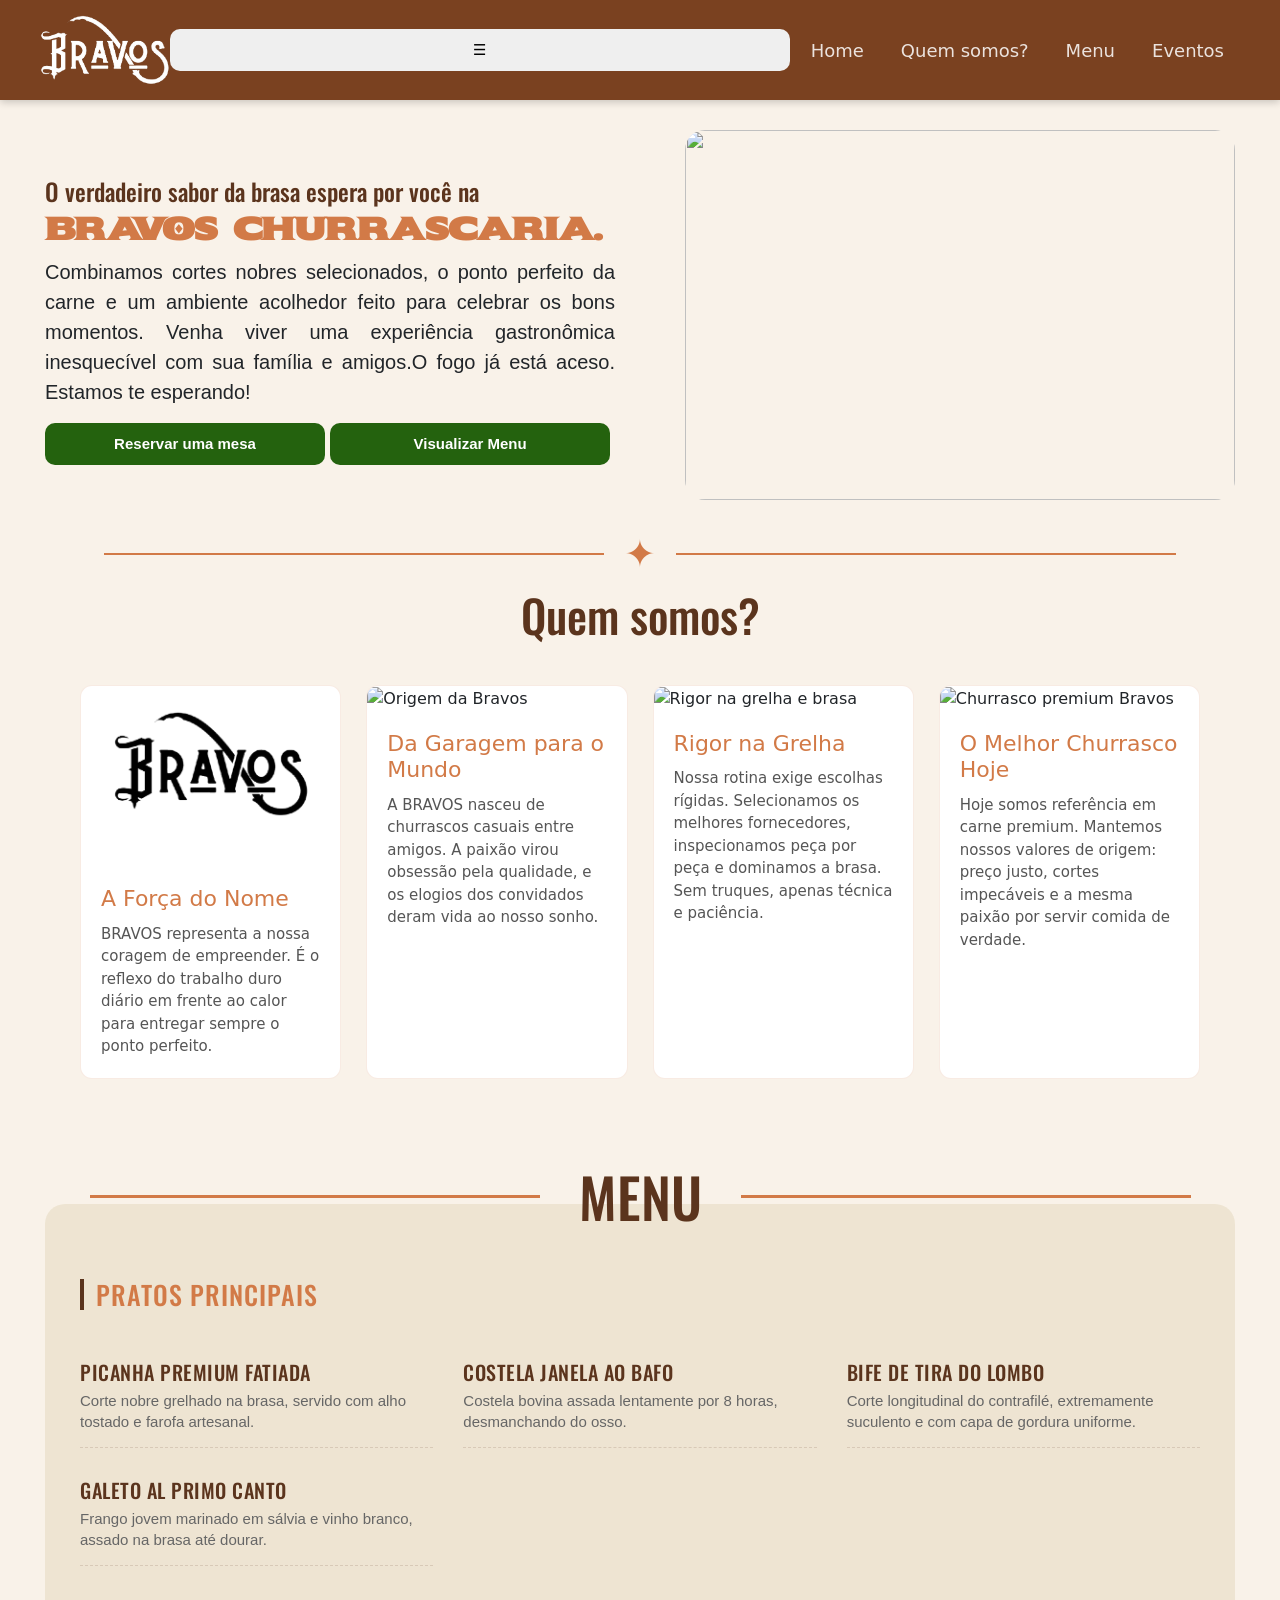
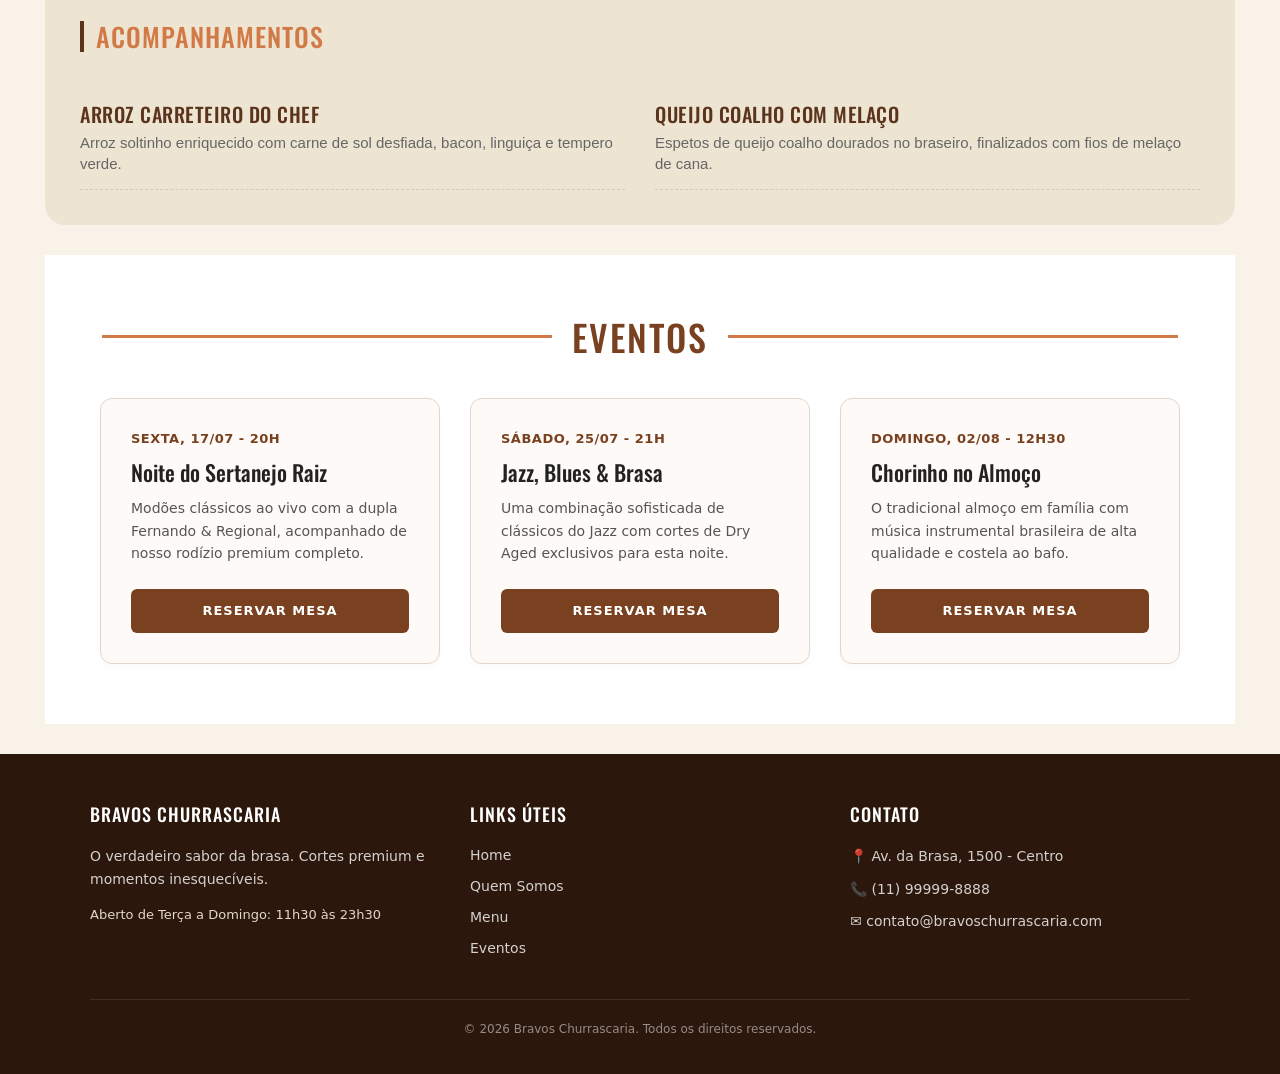
==== commit c2741b93: "Adicionado o botão hambuguer" ====
--- a/TrabalhoFinal/index.html
+++ b/TrabalhoFinal/index.html
@@ -18,6 +18,9 @@
         <a id="logo">
             <img src="Imagens/Logo bB.png">
         </a>
+
+        <!-- NOVO: Botão do menu -->
+        <button id="menu-toggle" aria-label="Abrir menu">&#9776;</button>
 
         <nav id="navegacao">
             <ul class="nav nav-pills">
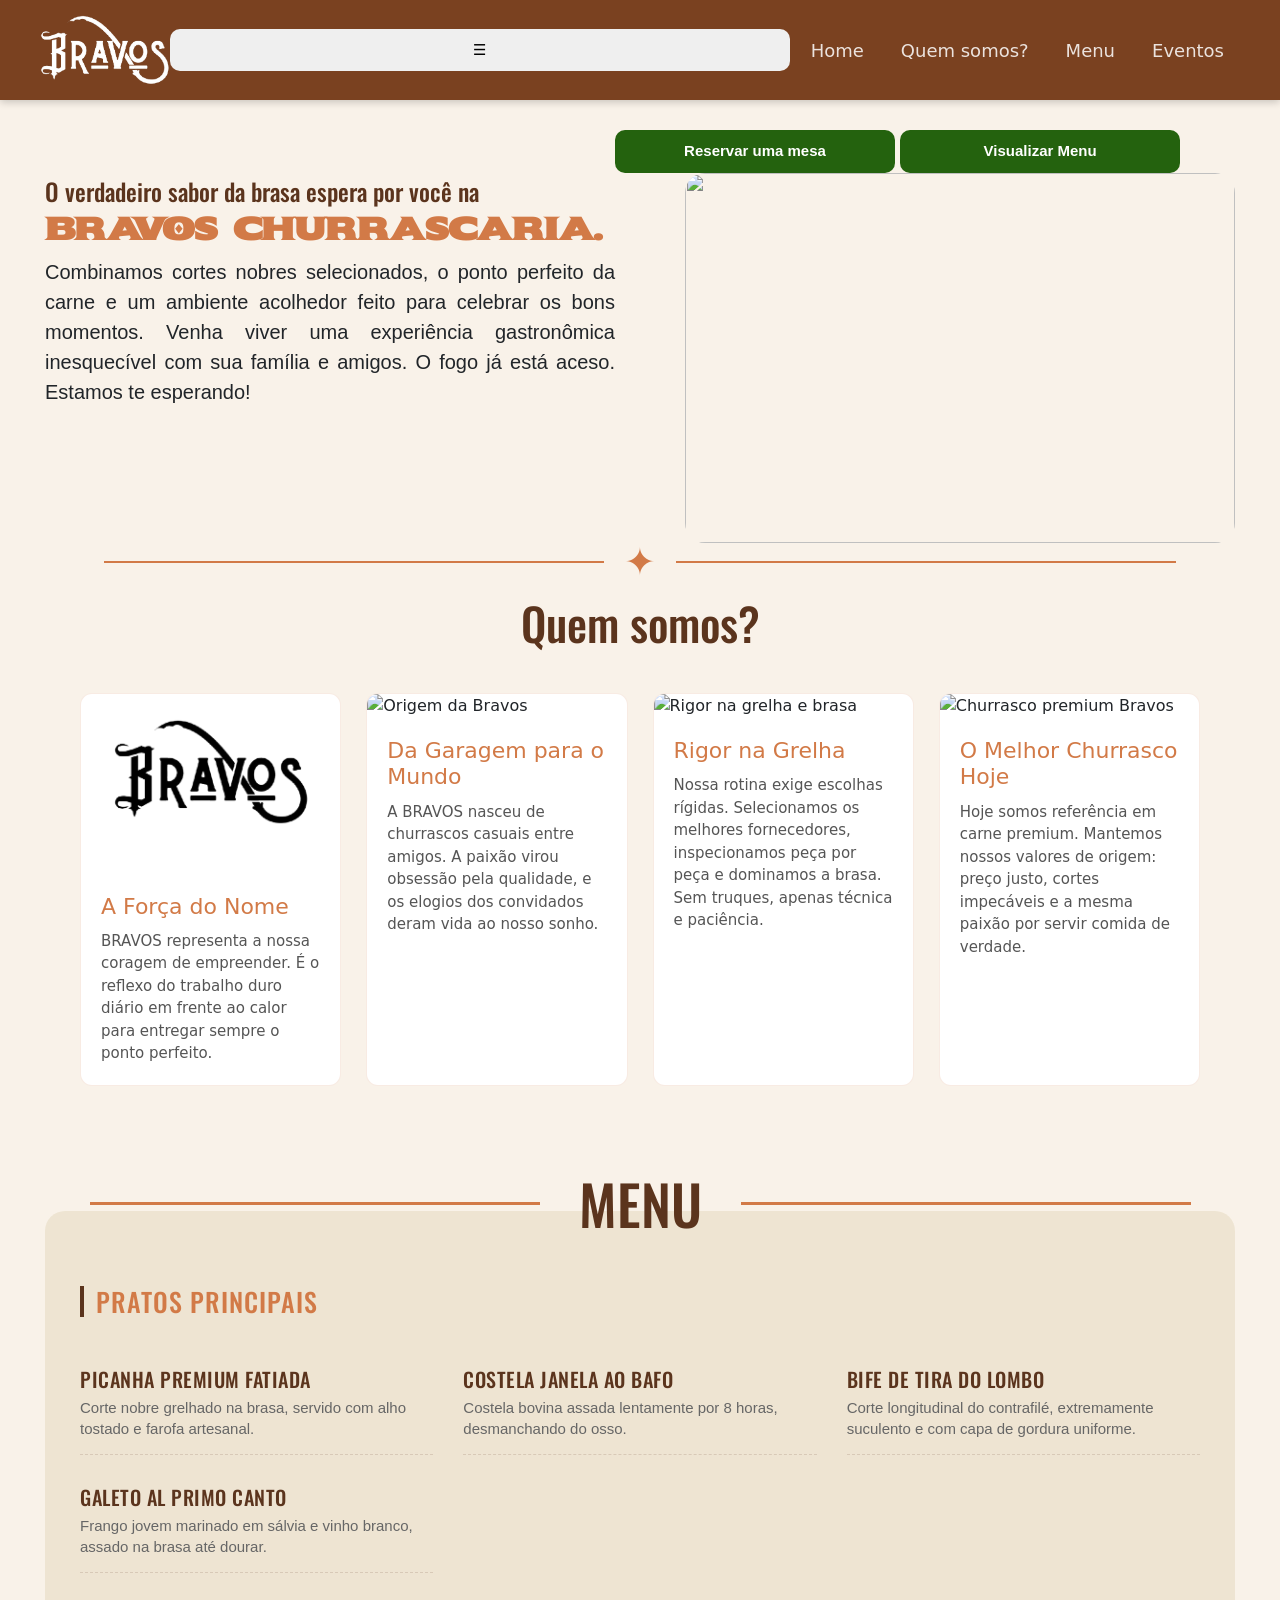
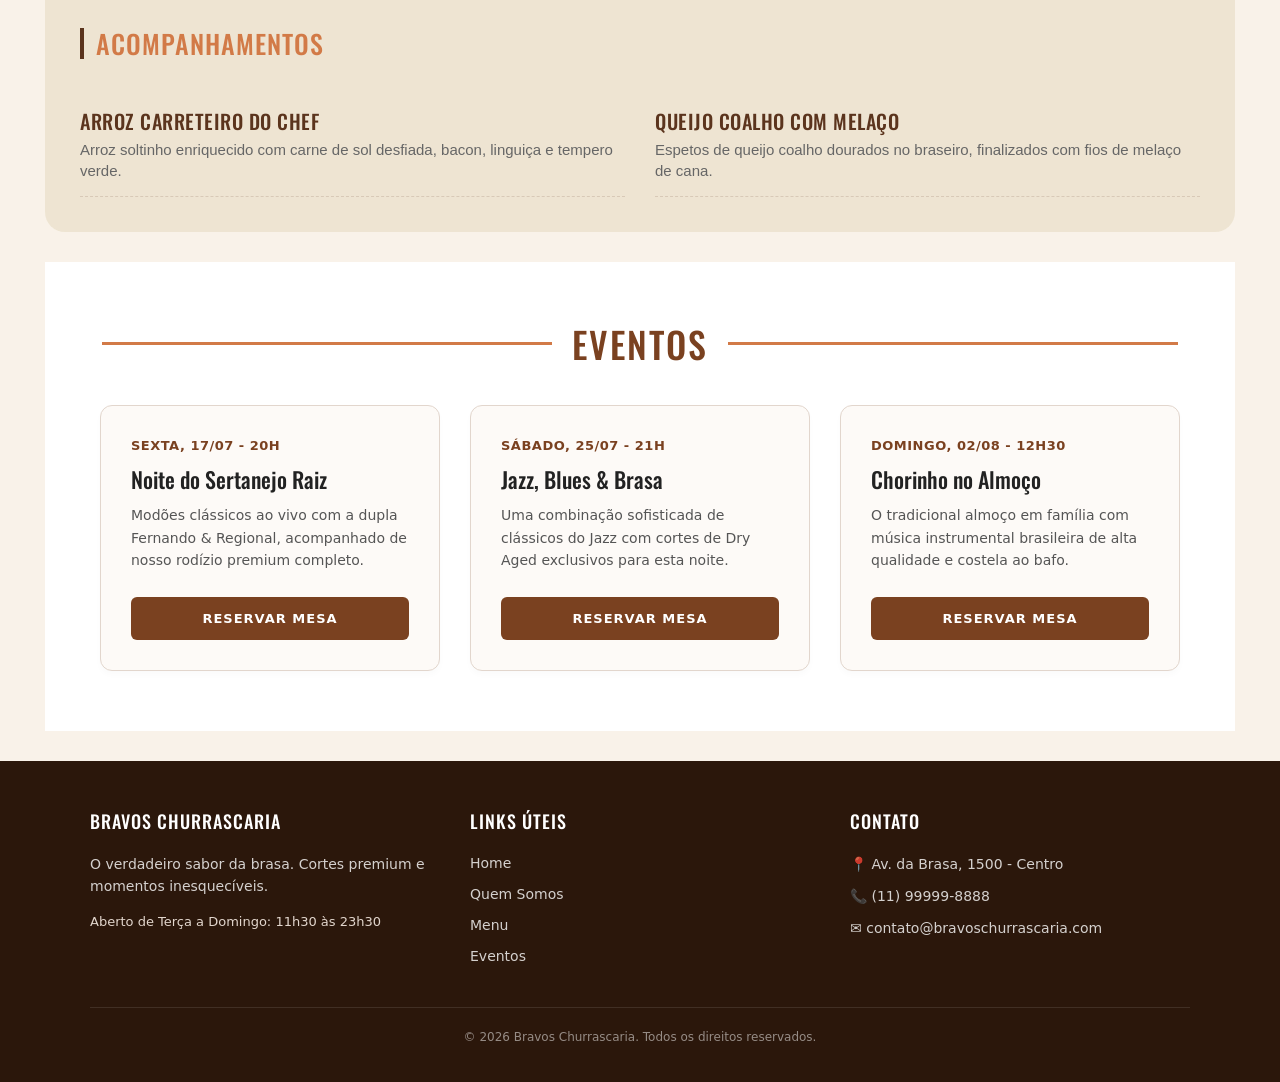
==== commit b089fa77: "Alteração na Primeira Seção (Home)." ====
--- a/TrabalhoFinal/index.html
+++ b/TrabalhoFinal/index.html
@@ -42,23 +42,27 @@
     </header>
 
     <main>
-        <section>
+        <section id="home-intro">
+            <!-- Nova div para agrupar texto e botões juntos -->
+            <div id="conteudo-intro">
+                <div id="textoIntro">
+                    <h4 id="destaque">O verdadeiro sabor da brasa espera por você na <strong
+                            id="nomeDestaque"><br>Bravos Churrascaria.</strong></h4>
+                    <p>Combinamos cortes nobres selecionados, o ponto perfeito da carne e um ambiente acolhedor feito
+                        para celebrar os bons momentos. Venha viver uma experiência gastronômica inesquecível com sua
+                        família e amigos. O fogo já está aceso. Estamos te esperando!</p>
+                </div>
+
+                <!-- Nova div para agrupar apenas os botões lado a lado -->
+                <div id="botoes-intro">
+                    <button id="reserva">Reservar uma mesa</button>
+                    <button id="visualizarMenu">Visualizar Menu</button>
+                </div>
+            </div>
+
             <div id="foto">
                 <img src="https://vipzinho.com.br/wp-content/uploads/2025/02/churrasco-tendall-grill.jpeg">
             </div>
-
-            <div id="textoIntro">
-                <h4 id="destaque">O verdadeiro sabor da brasa espera por você na <strong id="nomeDestaque"><br>Bravos
-                        Churrascaria.</strong></h4>
-                <p>Combinamos cortes nobres selecionados, o ponto perfeito da carne e um ambiente acolhedor feito
-                    para celebrar os bons momentos. Venha viver uma experiência gastronômica inesquecível com sua
-                    família e amigos.O fogo já está aceso. Estamos te esperando!
-                </p>
-            </div>
-
-            <button id="reserva">Reservar uma mesa</button>
-            <button id="visualizarMenu">Visualizar Menu</button>
-
         </section>
 
         <!-- Segunda Seção -->
@@ -255,7 +259,7 @@
 
         </div>
     </footer>
-<script src="script.js"></script>
+    <script src="script.js"></script>
 </body>
 
 </html>
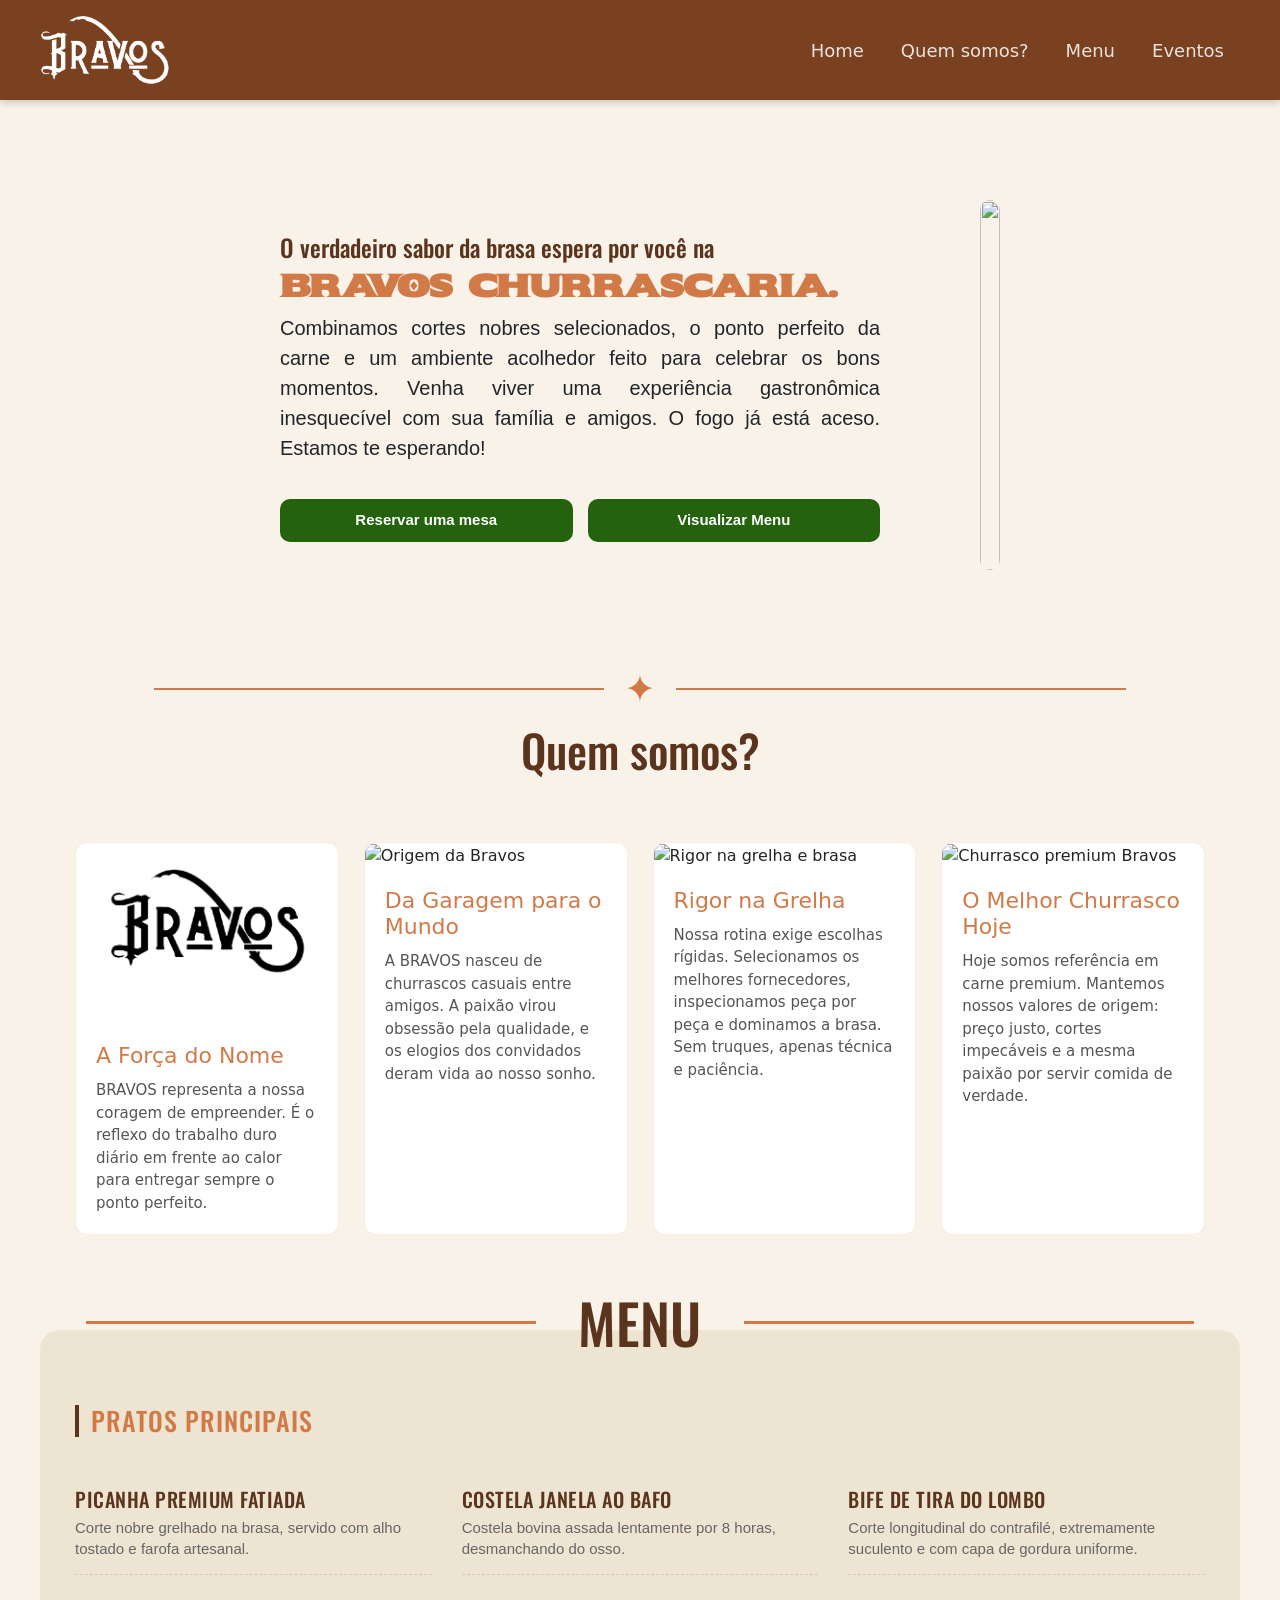
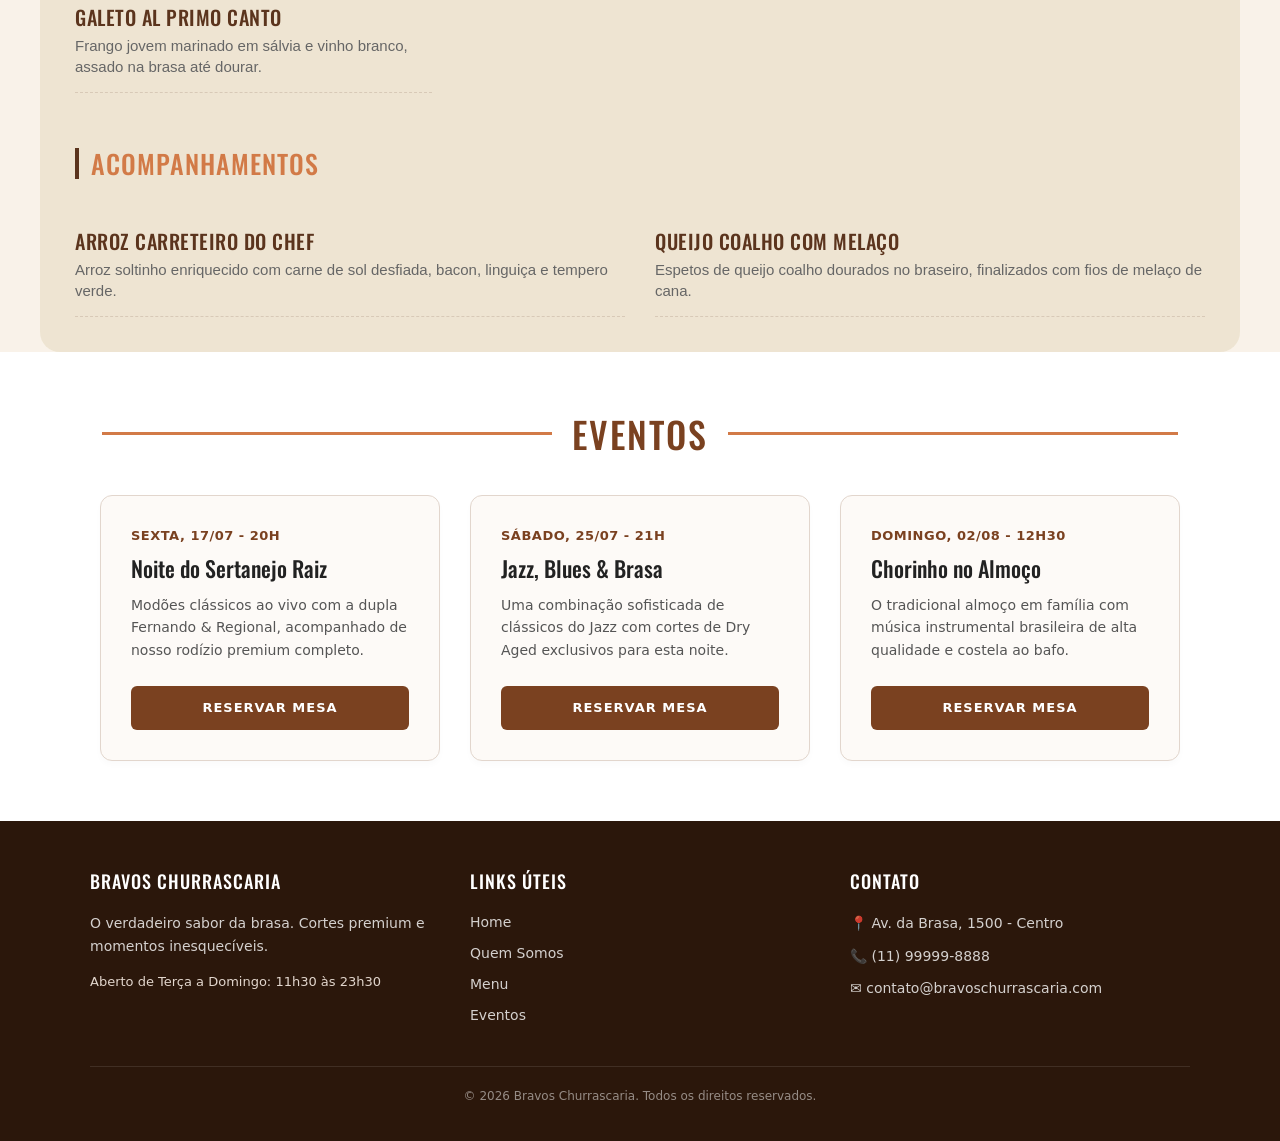
==== commit b5fc80bd: "sla" ====
--- a/TrabalhoFinal/index.html
+++ b/TrabalhoFinal/index.html
@@ -4,7 +4,7 @@
 <head>
     <meta charset="UTF-8">
     <meta name="viewport" content="width=device-width, initial-scale=1.0">
-    <title>Trabalho Final</title>
+    <title>Bravos Churrascaria</title>
 
     <link href="https://cdn.jsdelivr.net/npm/bootstrap@5.3.8/dist/css/bootstrap.min.css" rel="stylesheet"
         integrity="sha384-sRIl4kxILFvY47J16cr9ZwB07vP4J8+LH7qKQnuqkuIAvNWLzeN8tE5YBujZqJLB" crossorigin="anonymous">
@@ -43,7 +43,6 @@
 
     <main>
         <section id="home-intro">
-            <!-- Nova div para agrupar texto e botões juntos -->
             <div id="conteudo-intro">
                 <div id="textoIntro">
                     <h4 id="destaque">O verdadeiro sabor da brasa espera por você na <strong
@@ -53,7 +52,6 @@
                         família e amigos. O fogo já está aceso. Estamos te esperando!</p>
                 </div>
 
-                <!-- Nova div para agrupar apenas os botões lado a lado -->
                 <div id="botoes-intro">
                     <button id="reserva">Reservar uma mesa</button>
                     <button id="visualizarMenu">Visualizar Menu</button>
--- a/TrabalhoFinal/style.css
+++ b/TrabalhoFinal/style.css
@@ -57,6 +57,23 @@
     color: rgba(255, 255, 255, 0.35) !important;
 }
 
+#menu-toggle {
+    display: none;
+    background: none;
+    border: 1px solid rgba(255, 255, 255, 0.5);
+    border-radius: 5px;
+    color: white;
+    font-size: 24px;
+    cursor: pointer;
+    padding: 5px 15px;
+}
+
+/* NOVO: Classe que o JavaScript vai usar para mostrar o menu */
+#navegacao.ativo {
+    display: block !important;
+}
+
+
 /* Final Header e barra de navegação - feita com auxilio de IA */
 
 
@@ -66,16 +83,55 @@
     background-color: #f7eee2bf;
 }
 
-section {
-    margin: 30px 45px;
+/* Primeira Seção Corrigida com Flexbox */
+#home-intro {
+    display: flex;
+    align-items: center;
+    justify-content: center; /* ALTERADO: Centraliza os itens no meio da tela */
+    gap: 100px; /* Aumentamos um pouco o espaço entre o texto e a foto para respirar melhor */
+    max-width: 1200px; /* Define um tamanho máximo igual ao das outras seções */
+    margin: 100px auto; /* O 'auto' nas laterais garante que a seção inteira fique no centro da página */
+}
+
+#conteudo-intro {
+    display: flex;
+    flex-direction: column;
+    max-width: 600px;
+}
+
+#textoIntro {
+    font-family: "Elms Sans", sans-serif;
+    text-align: justify;
+    font-size: 20px;
+    /* Removemos o float: left e a largura fixa que estavam quebrando o layout */
+}
+
+#destaque {
+    font-family: "Oswald", system-ui;
+    font-size: 24px;
+    color: #5b341d;
+}
+
+#nomeDestaque {
+    font-family: "Sekuya", system-ui;
+    font-size: 32px;
+    color: #d27a47;
+}
+
+#botoes-intro {
+    display: flex;
+    gap: 15px;
+    margin-top: 20px;
 }
 
 #foto {
-    float: right;
+    display: flex;
+    justify-content: center;
 }
 
 #foto img {
-    width: 550px;
+    max-width: 550px;
+    width: 100%;
     height: 370px;
     object-fit: cover;
     border-radius: 20px;
@@ -84,27 +140,6 @@
 
 #foto img:hover {
     transform: scale(1.05) rotate(2deg);
-}
-
-#textoIntro {
-    font-family: "Elms Sans", sans-serif;
-    width: 570px;
-    text-align: justify;
-    font-size: 20px;
-    float: left;
-    margin-top: 42px;
-}
-
-#destaque {
-    font-family: "Oswald", system-ui;
-    font-size: 24px;
-    color: #5b341d
-}
-
-#nomeDestaque {
-    font-family: "Sekuya", system-ui;
-    font-size: 32px;
-    color: #d27a47
 }
 
 button {
@@ -155,11 +190,15 @@
     align-items: center;
     max-width: 1200px;
     width: 100%;
-    margin-top: 70px;
+    margin: 70px auto 0;
+    /* ALTERADO: Adicionado 'auto' para centralizar perfeitamente */
 }
 
 .linha-decorativa {
-    width: 500px;
+    flex: 1;
+    /* ALTERADO: Isso faz a linha crescer ou encolher automaticamente conforme a tela */
+    max-width: 450px;
+    /* Limita o tamanho máximo para não esticar demais em telas gigantes */
     height: 2px;
     background-color: #d27a47;
 }
@@ -184,10 +223,11 @@
 
 .cards-historia-container {
     max-width: 1200px;
+    margin: 30px auto 0;
+    /* ALTERADO: Adicionado 'auto' para centralizar os cards com o título */
     border-radius: 20px;
     padding: 35px;
     box-sizing: border-box;
-
     display: grid;
     grid-template-columns: repeat(auto-fit, minmax(240px, 1fr));
     gap: 25px;
@@ -304,7 +344,7 @@
 .texto-menu {
     margin-top: 20px;
     display: grid;
-    grid-template-columns: repeat(auto-fit, minmax(350px, 1fr));
+    grid-template-columns: repeat(auto-fit, minmax(280px, 1fr));
     gap: 30px;
 }
 
@@ -534,82 +574,162 @@
 
 /* RESPONSIVIDADE */
 
-@media (max-width:992px){
-
-header{
-    flex-direction:column;
-    text-align:center;
-}
-
-.nav{
-    justify-content:center;
-    flex-wrap:wrap;
-}
-
-section{
-    margin:20px;
-}
-
-#foto{
-    float:none;
-    text-align:center;
-}
-
-#foto img{
-    width:100%;
-    height:auto;
-}
-
-#textoIntro{
-    float:none;
-    width:100%;
-    margin-top:25px;
-    text-align:center;
-}
-
-button{
-    width:100%;
-    margin-top:10px;
-}
-
-.cards-historia-container{
-    grid-template-columns:1fr;
-}
-
-.linha-decorativa{
-    width:35%;
-}
-
-}
-
-@media (max-width:576px){
-
-header{
-    padding:15px;
-}
-
-#logo img{
-    height:55px;
-}
-
-#text h1{
-    font-size:32px;
-}
-
-#destaque{
-    font-size:20px;
-}
-
-#nomeDestaque{
-    font-size:28px;
-}
-
-#textoIntro{
-    font-size:18px;
-}
-
-button{
-    font-size:16px;
-}
+@media (max-width: 992px) {
+    header {
+        flex-direction: row;
+        flex-wrap: wrap;
+        justify-content: space-between;
+    }
+
+    .nav {
+        flex-direction: column;
+        text-align: center;
+    }
+
+    section {
+        margin: 20px;
+    }
+
+    #foto {
+        float: none;
+        text-align: center;
+    }
+
+    #foto img {
+        width: 100%;
+        height: auto;
+    }
+
+    #textoIntro {
+        float: none;
+        width: 100%;
+        margin-top: 25px;
+        text-align: center;
+    }
+
+    button {
+        width: 100%;
+        margin-top: 10px;
+    }
+
+    .cards-historia-container {
+        grid-template-columns: 1fr;
+    }
+
+    .linha-decorativa {
+        width: 35%;
+    }
+
+    /* Mostra o botão hambúrguer no celular */
+    #menu-toggle {
+        display: block;
+    }
+
+    /* Esconde a navegação padrão e prepara para o clique */
+    #navegacao {
+        display: none;
+        width: 100%;
+        margin-top: 15px;
+    }
+
+    /* Comportamento da Primeira Seção no celular */
+    #home-intro {
+        flex-direction: column-reverse;
+        text-align: center;
+        margin: 20px;
+    }
+
+    #conteudo-intro {
+        align-items: center;
+    }
+
+    #botoes-intro {
+        display: flex;
+        flex-direction: column;
+        align-items: center;
+        width: 100%;
+        gap: 15px;
+        margin-top: 25px;
+    }
+
+    #botoes-intro button {
+        width: 280px;
+        max-width: 100%;
+        margin-top: 0;
+    }
+
+}
+
+
+@media (max-width: 576px) {
+    header {
+        padding: 15px;
+    }
+
+    #logo img {
+        height: 55px;
+    }
+
+    #text h1 {
+        font-size: 32px;
+    }
+
+    #destaque {
+        font-size: 20px;
+    }
+
+    #nomeDestaque {
+        font-size: 28px;
+    }
+
+    #textoIntro {
+        font-size: 18px;
+    }
+
+    button {
+        font-size: 16px;
+    }
+}
+
+/* Regra para telas grandes (4K) */
+@media (min-width: 2000px) {
+
+    header,
+    main,
+    footer {
+        max-width: 1400px;
+        margin: 0 auto;
+    }
+}
+
+@media (max-width:576px) {
+
+    header {
+        padding: 15px;
+    }
+
+    #logo img {
+        height: 55px;
+    }
+
+    #text h1 {
+        font-size: 32px;
+    }
+
+    #destaque {
+        font-size: 20px;
+    }
+
+    #nomeDestaque {
+        font-size: 28px;
+    }
+
+    #textoIntro {
+        font-size: 18px;
+    }
+
+    button {
+        font-size: 16px;
+    }
 
 }
